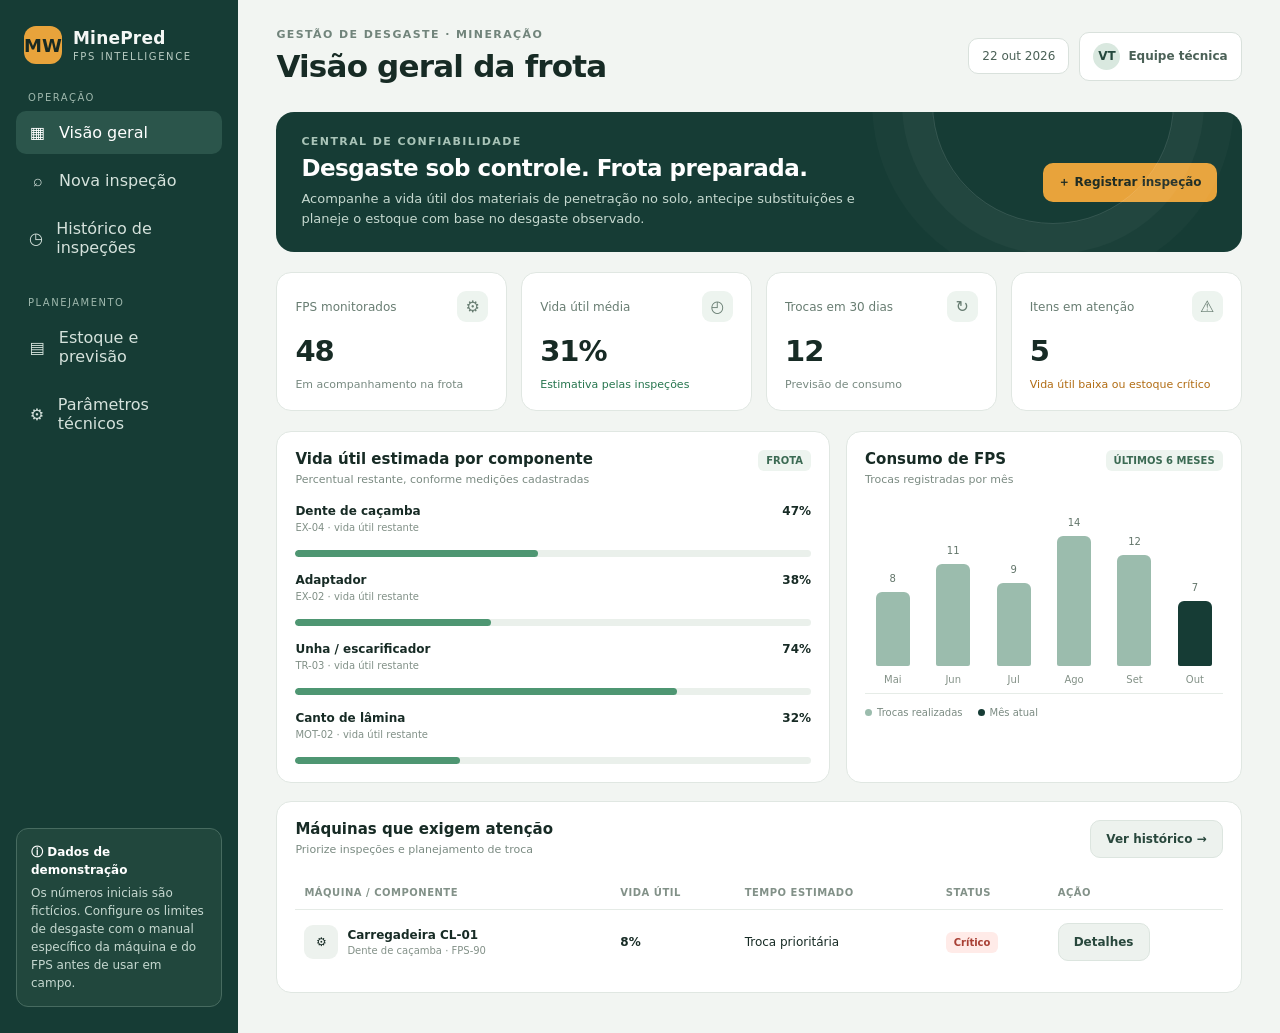
==== index.html @ 38ef8551 "feat: add MinePred FPS inspection and inventory prototype" ====
<!DOCTYPE html>
<html lang="pt-BR">
<head>
<meta charset="UTF-8"><meta name="viewport" content="width=device-width, initial-scale=1.0"><title>MinePred | FPS Intelligence · MinePred</title>
<style>
:root{--site-primary:#163c35;--site-secondary:#e8a33b;--site-background:#f2f5f2;--site-on-primary:#ffffff;--site-on-secondary:#1e2a25;--site-on-background:#172b25;--site-font-body:Inter,ui-sans-serif,system-ui,-apple-system,BlinkMacSystemFont,"Segoe UI",sans-serif;--site-font-heading:Inter,ui-sans-serif,system-ui,sans-serif;--site-heading-scale:1;--site-spacing-scale:1;--site-radius-scale:1;--site-decoration-opacity:1;color-scheme:light dark}
*{box-sizing:border-box}body{margin:0;font-family:var(--site-font-body);background:light-dark(#f2f5f2,#101715);color:light-dark(#172b25,#e7efeb)}.app{min-height:100vh;background-color:var(--site-background);color:var(--site-on-background);border-radius:0}.shell{display:grid;grid-template-columns:238px minmax(0,1fr);min-height:100vh}.sidebar{background:var(--site-primary);color:#f4f7f5;padding:26px 16px;display:flex;flex-direction:column;gap:28px}.brand{display:flex;align-items:center;gap:11px;padding:0 8px}.brand-mark{width:38px;height:38px;background:var(--site-secondary);border-radius:12px;display:grid;place-items:center;color:#182a23;font-weight:900;font-size:18px}.brand strong{font-size:17px;letter-spacing:.2px}.brand small{display:block;color:#b8cbc2;font-size:10px;letter-spacing:1.6px;margin-top:3px}.nav-label{font-size:10px;letter-spacing:1.5px;color:#9fb8ad;padding:0 12px;margin-bottom:8px}.nav{display:grid;gap:5px}.nav button{border:0;background:transparent;color:#d5e2dc;text-align:left;padding:12px;border-radius:10px;font:inherit;cursor:pointer;display:flex;align-items:center;gap:12px}.nav button.active,.nav button:hover{background:#2b554b;color:white}.nav .ico{width:19px;text-align:center;font-size:16px}.side-note{margin-top:auto;border:1px solid #476b60;background:#21473d;padding:14px;border-radius:12px;font-size:12px;color:#c6d8d0;line-height:1.5}.side-note b{display:block;color:#fff;margin-bottom:5px}.main{min-width:0;padding:28px clamp(18px,3vw,42px) 40px}.topbar{display:flex;align-items:center;justify-content:space-between;gap:16px;margin-bottom:28px}.eyebrow{font-size:11px;letter-spacing:1.4px;text-transform:uppercase;color:#71847b;font-weight:800}.topbar h1{font-size:clamp(23px,3vw,31px);margin:7px 0 0;letter-spacing:-.8px}.top-actions{display:flex;gap:10px;align-items:center}.date-chip,.user-chip{border:1px solid #d9e1dc;background:#fff;border-radius:10px;padding:10px 13px;font-size:12px;color:#4b6157}.user-chip{display:flex;gap:8px;align-items:center;font-weight:700}.avatar{width:27px;height:27px;border-radius:50%;background:#d9e8df;display:grid;place-items:center;color:#24483c}.page{display:none}.page.active{display:block}.banner{background:var(--site-primary);color:#fff;border-radius:18px;padding:23px 25px;display:flex;justify-content:space-between;align-items:center;gap:20px;margin-bottom:20px;position:relative;overflow:hidden}.banner:after{content:"";position:absolute;width:240px;height:240px;border:1px solid #ffffff22;border-radius:50%;right:7%;top:-130px;box-shadow:0 0 0 30px #ffffff08,0 0 0 60px #ffffff05;pointer-events:none}.banner h2{margin:7px 0 8px;font-size:23px;letter-spacing:-.5px}.banner p{margin:0;color:#c5d8cf;font-size:13px;max-width:570px;line-height:1.55}.banner .eyebrow{color:#a9c4b8}.button{border:0;border-radius:10px;padding:11px 15px;font:700 12px var(--site-font-body);cursor:pointer;display:inline-flex;align-items:center;gap:8px;white-space:nowrap}.button.primary{background:var(--site-secondary);color:#202d24}.button.dark{background:var(--site-primary);color:#fff}.button.light{background:#edf2ee;color:#28473c;border:1px solid #dce5df}.button:hover{filter:brightness(.96);transform:translateY(-1px)}.stats{display:grid;grid-template-columns:repeat(4,minmax(0,1fr));gap:14px;margin-bottom:20px}.stat,.panel{background:light-dark(#fff,#19221e);border:1px solid light-dark(#e0e7e2,#2b3831);border-radius:15px;padding:18px;min-width:0}.stat-head{display:flex;justify-content:space-between;align-items:center;color:#687d72;font-size:12px;gap:6px}.stat-icon{height:31px;width:31px;border-radius:9px;display:grid;place-items:center;background:#edf4ef;font-size:16px}.stat strong{display:block;font-size:29px;letter-spacing:-1px;margin:12px 0 5px}.stat small{font-size:11px;color:#788a81}.positive{color:#26754e!important}.warning{color:#b16c13!important}.danger{color:#b64035!important}.content-grid{display:grid;grid-template-columns:minmax(0,1.4fr) minmax(280px,1fr);gap:16px;margin-bottom:18px}.panel-title{display:flex;align-items:flex-start;justify-content:space-between;gap:12px;margin-bottom:18px}.panel-title h3{margin:0;font-size:15px}.panel-title p{margin:5px 0 0;color:#7b8b82;font-size:11px}.tag{display:inline-flex;align-items:center;padding:5px 8px;border-radius:6px;font-size:10px;font-weight:800;background:#edf4ef;color:#3b6a53;white-space:nowrap}.tag.orange{background:#fff2dc;color:#996117}.tag.red{background:#ffebe8;color:#a84035}.wear-list{display:grid;gap:16px}.wear-row{display:grid;grid-template-columns:1fr auto;gap:8px}.wear-name{font-size:12px;font-weight:700}.wear-sub{font-size:10px;color:#819087;margin-top:4px}.wear-val{text-align:right;font-size:12px;font-weight:800}.progress{height:7px;border-radius:20px;background:#eaf0eb;overflow:hidden;margin-top:9px;grid-column:1/-1}.progress span{height:100%;display:block;border-radius:20px;background:#4e9672}.progress span.orange{background:#dfa23c}.progress span.red{background:#d66a5e}.chart{height:190px;display:flex;align-items:end;gap:13px;padding:8px 4px 0;border-bottom:1px solid #e6ece7;position:relative}.bar-wrap{height:100%;flex:1;display:flex;flex-direction:column;justify-content:end;align-items:center;gap:8px;min-width:0}.bar{width:min(34px,80%);background:#9bbcad;border-radius:6px 6px 2px 2px;min-height:4px;position:relative}.bar.highlight{background:var(--site-primary)}.bar-label{font-size:10px;color:#839187;padding-bottom:8px}.bar-value{font-size:10px;color:#62756a}.legend{display:flex;gap:15px;color:#7b8b82;font-size:10px;margin-top:13px}.dot{width:7px;height:7px;border-radius:50%;display:inline-block;margin-right:5px;background:#9bbcad}.dot.dark{background:var(--site-primary)}table{width:100%;border-collapse:collapse;text-align:left}th{font-size:10px;letter-spacing:.5px;text-transform:uppercase;color:#829188;padding:11px 9px;border-bottom:1px solid #e5ebe6;font-weight:700}td{font-size:12px;padding:13px 9px;border-bottom:1px solid #edf1ed}tbody tr:last-child td{border-bottom:0}.machine{display:flex;align-items:center;gap:9px}.machine-icon{height:34px;width:34px;border-radius:9px;background:#edf2ee;display:grid;place-items:center}.machine b{display:block;font-size:12px}.machine small{display:block;font-size:10px;color:#839188;margin-top:3px}.form-grid{display:grid;grid-template-columns:repeat(3,minmax(0,1fr));gap:14px}.field{display:grid;gap:7px}.field label{font-size:11px;font-weight:750;color:#61766a}.field input,.field select,.field textarea{width:100%;border:1px solid #d8e2db;background:light-dark(#fff,#111a16);color:light-dark(#20352b,#e4ece7);border-radius:9px;padding:11px 12px;font:13px var(--site-font-body);outline:none}.field input:focus,.field select:focus,.field textarea:focus{border-color:#579177;box-shadow:0 0 0 3px #57917720}.field.full{grid-column:1/-1}.section-label{font-size:11px;font-weight:800;text-transform:uppercase;letter-spacing:1px;color:#849188;margin:22px 0 12px;padding-bottom:9px;border-bottom:1px solid #e5ebe6}.form-actions{display:flex;justify-content:flex-end;gap:10px;margin-top:20px}.result-grid{display:grid;grid-template-columns:repeat(3,minmax(0,1fr));gap:12px;margin-top:16px}.result{padding:15px;border-radius:12px;background:#edf4ef}.result small{font-size:10px;color:#6f8478;display:block}.result strong{display:block;font-size:23px;margin:6px 0;color:#214d3b}.result p{font-size:10px;color:#74867c;margin:0}.notice{background:#fff5df;border:1px solid #f2dfb7;color:#78531d;border-radius:10px;padding:12px 14px;font-size:11px;line-height:1.5;margin-top:15px}.inventory-grid{display:grid;grid-template-columns:1fr 1fr;gap:15px}.stock-number{font-size:34px;font-weight:800;letter-spacing:-1px;margin:7px 0}.stock-sub{font-size:11px;color:#7c8b82}.stock-track{height:9px;background:#eaf0eb;border-radius:20px;overflow:hidden;margin:14px 0 8px}.stock-track span{height:100%;display:block;background:#4f9774}.stock-track span.low{background:#d9a03e}.stock-line{display:flex;justify-content:space-between;font-size:11px;color:#6d7f74}.empty{padding:28px;text-align:center;color:#7c8b82;font-size:12px}.toast{position:fixed;right:20px;bottom:20px;background:#183f34;color:white;padding:13px 17px;border-radius:10px;box-shadow:0 8px 30px #0002;display:none;z-index:5;font-size:12px}.mobile-menu{display:none}
@media(max-width:1050px){.stats{grid-template-columns:repeat(2,minmax(0,1fr))}.content-grid{grid-template-columns:1fr}.form-grid{grid-template-columns:repeat(2,minmax(0,1fr))}.shell{grid-template-columns:205px minmax(0,1fr)}}@media(max-width:700px){.shell{grid-template-columns:1fr}.sidebar{display:none}.main{padding:19px 14px 30px}.topbar{align-items:flex-start}.top-actions .date-chip{display:none}.user-chip{padding:6px}.user-chip span:last-child{display:none}.mobile-menu{display:inline-flex}.banner{align-items:flex-start;flex-direction:column;padding:20px}.banner h2{font-size:20px}.stats{gap:9px}.stat{padding:14px}.stat strong{font-size:25px}.stat-head{font-size:10px}.stat-icon{width:27px;height:27px}.content-grid{gap:12px}.panel{padding:15px;overflow-x:auto}.form-grid{grid-template-columns:1fr}.field.full{grid-column:auto}.result-grid{grid-template-columns:1fr}.inventory-grid{grid-template-columns:1fr}.topbar h1{font-size:23px}table{min-width:510px}.form-actions{flex-wrap:wrap}.panel-title{min-width:0}}
</style></head>
<body><div class="app"><div class="shell"><aside class="sidebar"><div class="brand"><div class="brand-mark">MW</div><div><strong>MinePred</strong><small>FPS INTELLIGENCE</small></div></div><div><div class="nav-label">OPERAÇÃO</div><nav class="nav"><button class="active" data-page="dashboard"><span class="ico">▦</span>Visão geral</button><button data-page="inspection"><span class="ico">⌕</span>Nova inspeção</button><button data-page="history"><span class="ico">◷</span>Histórico de inspeções</button></nav></div><div><div class="nav-label">PLANEJAMENTO</div><nav class="nav"><button data-page="stock"><span class="ico">▤</span>Estoque e previsão</button><button data-page="settings"><span class="ico">⚙</span>Parâmetros técnicos</button></nav></div><div class="side-note"><b>ⓘ Dados de demonstração</b>Os números iniciais são fictícios. Configure os limites de desgaste com o manual específico da máquina e do FPS antes de usar em campo.</div></aside>
<main class="main"><header class="topbar"><div><div class="eyebrow">GESTÃO DE DESGASTE · MINERAÇÃO</div><h1 id="pageTitle">Visão geral da frota</h1></div><div class="top-actions"><button class="button light mobile-menu" onclick="toggleMobileNav()">☰ Menu</button><div class="date-chip" id="today">22 out 2026</div><div class="user-chip"><span class="avatar">VT</span><span>Equipe técnica</span></div></div></header>
<section id="dashboard" class="page active"><div class="banner"><div><div class="eyebrow">CENTRAL DE CONFIABILIDADE</div><h2>Desgaste sob controle. Frota preparada.</h2><p>Acompanhe a vida útil dos materiais de penetração no solo, antecipe substituições e planeje o estoque com base no desgaste observado.</p></div><button class="button primary" onclick="showPage('inspection')">＋ Registrar inspeção</button></div>
<div class="stats"><div class="stat"><div class="stat-head">FPS monitorados <span class="stat-icon">⚙</span></div><strong id="statMonitored">48</strong><small>Em acompanhamento na frota</small></div><div class="stat"><div class="stat-head">Vida útil média <span class="stat-icon">◴</span></div><strong id="statLife">62%</strong><small class="positive">Estimativa pelas inspeções</small></div><div class="stat"><div class="stat-head">Trocas em 30 dias <span class="stat-icon">↻</span></div><strong id="statReplacements">12</strong><small>Previsão de consumo</small></div><div class="stat"><div class="stat-head">Itens em atenção <span class="stat-icon">⚠</span></div><strong id="statAttention">7</strong><small class="warning">Vida útil baixa ou estoque crítico</small></div></div>
<div class="content-grid"><div class="panel"><div class="panel-title"><div><h3>Vida útil estimada por componente</h3><p>Percentual restante, conforme medições cadastradas</p></div><span class="tag">FROTA</span></div><div class="wear-list" id="wearList"></div></div><div class="panel"><div class="panel-title"><div><h3>Consumo de FPS</h3><p>Trocas registradas por mês</p></div><span class="tag">ÚLTIMOS 6 MESES</span></div><div class="chart" id="consumptionChart"></div><div class="legend"><span><i class="dot"></i>Trocas realizadas</span><span><i class="dot dark"></i>Mês atual</span></div></div></div>
<div class="panel"><div class="panel-title"><div><h3>Máquinas que exigem atenção</h3><p>Priorize inspeções e planejamento de troca</p></div><button class="button light" onclick="showPage('history')">Ver histórico →</button></div><table><thead><tr><th>Máquina / componente</th><th>Vida útil</th><th>Tempo estimado</th><th>Status</th><th>Ação</th></tr></thead><tbody id="attentionTable"></tbody></table></div></section>
<section id="inspection" class="page"><div class="panel"><div class="panel-title"><div><h3>Registrar inspeção de FPS</h3><p>Preencha as medidas de campo e os parâmetros de referência do fabricante</p></div><span class="tag">NOVO REGISTRO</span></div><form id="inspectionForm"><div class="section-label">01 · Identificação</div><div class="form-grid"><div class="field"><label for="machine">Máquina / frota *</label><input id="machine" required placeholder="Ex.: Escavadeira EX-04" value="Escavadeira EX-04"></div><div class="field"><label for="model">Modelo da máquina</label><input id="model" placeholder="Ex.: SANY SY750H"></div><div class="field"><label for="fpsType">Tipo de FPS *</label><select id="fpsType" required><option>Dente de caçamba</option><option>Adaptador</option><option>Lâmina / canto</option><option>Unha de escarificador</option><option>Outro</option></select></div><div class="field"><label for="partCode">Código / part number</label><input id="partCode" placeholder="Código da peça"></div><div class="field"><label for="hours">Horímetro atual (h) *</label><input id="hours" type="number" min="0" step="0.1" required value="6840"></div><div class="field"><label for="inspectDate">Data da inspeção *</label><input id="inspectDate" type="date" required></div></div><div class="section-label">02 · Medição dimensional (mm)</div><div class="form-grid"><div class="field"><label for="newMeasure">Medida de referência / novo (mm) *</label><input id="newMeasure" type="number" min="0.01" step="0.01" value="120" required></div><div class="field"><label for="currentMeasure">Medida encontrada (mm) *</label><input id="currentMeasure" type="number" min="0" step="0.01" value="88" required></div><div class="field"><label for="discardMeasure">Limite de descarte (mm) *</label><input id="discardMeasure" type="number" min="0" step="0.01" value="60" required></div><div class="field"><label for="previousMeasure">Medida na inspeção anterior (mm)</label><input id="previousMeasure" type="number" min="0" step="0.01" placeholder="Opcional"></div><div class="field"><label for="previousHours">Horímetro anterior (h)</label><input id="previousHours" type="number" min="0" step="0.1" placeholder="Opcional"></div><div class="field"><label for="condition">Condição visual</label><select id="condition"><option>Normal</option><option>Desgaste irregular</option><option>Trinca / dano</option><option>Solto / fixação comprometida</option><option>Substituição imediata recomendada</option></select></div><div class="field full"><label for="notes">Observações do inspetor</label><textarea id="notes" rows="2" placeholder="Local do desgaste, anomalias, recomendação..."></textarea></div></div><div class="notice"><b>Importante:</b> a fórmula de vida útil usa a faixa dimensional entre a medida de referência e o limite de descarte. Confirme se essa medida é aplicável ao componente inspecionado. Trincas, folgas ou danos estruturais exigem avaliação técnica independentemente do percentual calculado.</div><div id="calcResults" class="result-grid"><div class="result"><small>Vida útil dimensional estimada</small><strong id="lifeResult">53%</strong><p>Faixa de desgaste ainda disponível</p></div><div class="result"><small>Desgaste consumido</small><strong id="wearResult">47%</strong><p>Da faixa dimensional utilizável</p></div><div class="result"><small>Vida restante estimada</small><strong id="hoursResult">—</strong><p>Calculada quando há histórico de desgaste</p></div></div><div class="form-actions"><button type="button" class="button light" onclick="resetInspection()">Limpar formulário</button><button type="button" class="button dark" onclick="calculateLife()">↻ Calcular vida útil</button><button type="submit" class="button primary">Salvar inspeção →</button></div></form></div></section>
<section id="history" class="page"><div class="panel"><div class="panel-title"><div><h3>Histórico de inspeções</h3><p>Registros cadastrados neste protótipo</p></div><button class="button primary" onclick="showPage('inspection')">＋ Nova inspeção</button></div><div class="field" style="max-width:340px;margin-bottom:15px"><label for="historySearch">Buscar máquina, componente ou código</label><input id="historySearch" placeholder="Digite para filtrar..." oninput="renderHistory()"></div><table><thead><tr><th>Data</th><th>Máquina / componente</th><th>Medida atual</th><th>Vida útil</th><th>Horímetro</th><th>Condição</th></tr></thead><tbody id="historyTable"></tbody></table></div></section>
<section id="stock" class="page"><div class="banner"><div><div class="eyebrow">PLANEJAMENTO DE MATERIAIS</div><h2>Preveja a próxima ruptura de estoque.</h2><p>Use consumo médio, prazo de reposição e estoque disponível para estimar o ponto de pedido e a quantidade recomendada.</p></div></div><div class="inventory-grid"><div class="panel"><div class="panel-title"><div><h3>Parâmetros de estoque</h3><p>Ajuste os dados de consumo da operação</p></div></div><div class="form-grid" style="grid-template-columns:1fr 1fr"><div class="field"><label for="stockItem">Componente / código</label><input id="stockItem" value="Dente de caçamba · FPS-120"></div><div class="field"><label for="currentStock">Estoque atual (un.)</label><input id="currentStock" type="number" min="0" value="18"></div><div class="field"><label for="monthlyUse">Consumo médio mensal (un.)</label><input id="monthlyUse" type="number" min="0" step="0.1" value="14"></div><div class="field"><label for="leadTime">Prazo de reposição (dias)</label><input id="leadTime" type="number" min="0" value="30"></div><div class="field"><label for="safetyDays">Estoque de segurança (dias)</label><input id="safetyDays" type="number" min="0" value="15"></div><div class="field"><label for="forecastMonths">Horizonte de planejamento (meses)</label><select id="forecastMonths"><option value="1">1 mês</option><option value="3" selected>3 meses</option><option value="6">6 meses</option><option value="12">12 meses</option></select></div></div><div class="form-actions"><button class="button dark" onclick="calculateStock()">Calcular previsão →</button></div></div><div class="panel"><div class="panel-title"><div><h3>Recomendação de compra</h3><p>Calculada com os parâmetros informados</p></div><span class="tag orange" id="stockStatus">ANÁLISE</span></div><div class="stock-number" id="stockRecommendation">24 un.</div><div class="stock-sub">Quantidade sugerida para cobrir o horizonte + segurança, descontando o estoque atual</div><div class="section-label">Cobertura atual estimada</div><div class="stock-number" id="stockCoverage">39 dias</div><div class="stock-track"><span id="coverageBar" style="width:43%"></span></div><div class="stock-line"><span>Estoque atual</span><b id="stockLevel">18 un.</b></div><div class="stock-line" style="margin-top:9px"><span>Ponto de pedido estimado</span><b id="reorderPoint">21 un.</b></div><div class="notice" id="stockAdvice">Revise o prazo de reposição e o consumo médio para ajustar a recomendação.</div></div></div><div class="panel" style="margin-top:16px"><div class="panel-title"><div><h3>Projeção de necessidade</h3><p>Demanda estimada por horizonte selecionado</p></div></div><div class="stats" style="margin-bottom:0"><div class="stat"><div class="stat-head">Consumo no horizonte</div><strong id="demandHorizon">42 un.</strong><small>Demanda prevista</small></div><div class="stat"><div class="stat-head">Estoque de segurança</div><strong id="safetyStock">7 un.</strong><small>Reserva operacional</small></div><div class="stat"><div class="stat-head">Saldo projetado</div><strong id="projectedBalance">-31 un.</strong><small>Antes de nova compra</small></div><div class="stat"><div class="stat-head">Ponto de pedido</div><strong id="reorderMetric">21 un.</strong><small>Acionar compra ao atingir</small></div></div></div></section>
<section id="settings" class="page"><div class="panel"><div class="panel-title"><div><h3>Parâmetros técnicos e regras de cálculo</h3><p>Configuração de referência para cada família de FPS</p></div><span class="tag orange">REVISAR ANTES DE USAR</span></div><div class="notice" style="margin-top:0"><b>Os valores abaixo são exemplos de protótipo.</b> Não representam especificações oficiais de fabricante. Cadastre os limites conforme o manual da máquina, part number e procedimento de inspeção aprovado.</div><div class="section-label">Modelo de cálculo dimensional</div><div class="result-grid"><div class="result"><small>Faixa utilizável</small><strong>Referência − descarte</strong><p>Ex.: 120 − 60 = 60 mm</p></div><div class="result"><small>Vida restante (%)</small><strong>(Atual − descarte) ÷ faixa</strong><p>Limitado entre 0% e 100%</p></div><div class="result"><small>Tempo restante</small><strong>Opcional / histórico</strong><p>Exige duas medições e horas trabalhadas</p></div></div><div class="section-label">Parâmetros de alerta (editáveis)</div><div class="form-grid"><div class="field"><label for="alertLife">Alerta de vida útil baixa (%)</label><input id="alertLife" type="number" min="1" max="100" value="25"></div><div class="field"><label for="criticalLife">Alerta crítico (%)</label><input id="criticalLife" type="number" min="0" max="99" value="10"></div><div class="field"><label for="defaultSafety">Segurança padrão (dias)</label><input id="defaultSafety" type="number" min="0" value="15"></div></div><div class="form-actions"><button class="button dark" onclick="saveSettings()">Aplicar parâmetros</button></div><div class="notice">O protótipo guarda os registros apenas durante a sessão atual. Para operação real serão necessários banco de dados, autenticação, trilha de auditoria, exportação/backup e validação das fórmulas com a equipe de engenharia/manutenção.</div></div></section>
</main></div></div><div class="toast" id="toast"></div>
<script>
const $=id=>document.getElementById(id);let records=[{date:'2026-10-22',machine:'Escavadeira EX-04',model:'SANY SY750H',type:'Dente de caçamba',code:'FPS-120',current:88,ref:120,discard:60,hours:6840,life:47,condition:'Desgaste irregular',notes:'Exemplo demonstrativo'},{date:'2026-10-21',machine:'Escavadeira EX-02',model:'SANY SY500H',type:'Adaptador',code:'ADP-44',current:72,ref:100,discard:55,hours:5120,life:38,condition:'Normal',notes:''},{date:'2026-10-19',machine:'Carregadeira CL-01',model:'SANY SW956K',type:'Dente de caçamba',code:'FPS-90',current:63,ref:100,discard:60,hours:3910,life:8,condition:'Substituição imediata recomendada',notes:''}];let settings={alert:25,critical:10,safety:15};const initialRecords=records.slice();function showPage(name){document.querySelectorAll('.page').forEach(p=>p.classList.toggle('active',p.id===name));document.querySelectorAll('.nav button').forEach(b=>b.classList.toggle('active',b.dataset.page===name));const titles={dashboard:'Visão geral da frota',inspection:'Nova inspeção de FPS',history:'Histórico de inspeções',stock:'Estoque e previsão',settings:'Parâmetros técnicos'};$('pageTitle').textContent=titles[name]||'MinePred';if(name==='history')renderHistory();if(name==='dashboard')renderDashboard();window.scrollTo({top:0,behavior:'smooth'})}document.querySelectorAll('.nav button').forEach(b=>b.addEventListener('click',()=>showPage(b.dataset.page)));function toggleMobileNav(){const nav=document.querySelector('.sidebar');nav.style.display=nav.style.display==='flex'?'none':'flex';nav.style.position='fixed';nav.style.zIndex='10';nav.style.inset='0 auto 0 0';nav.style.width='260px';nav.style.boxShadow='0 0 0 100vmax #0006'}function notify(s){const t=$('toast');t.textContent=s;t.style.display='block';setTimeout(()=>t.style.display='none',2600)}function fmtDate(s){if(!s)return'—';return new Date(s+'T12:00:00').toLocaleDateString('pt-BR')}function calcLife(ref,cur,discard){if(!(ref>discard)||cur<0)return null;return Math.max(0,Math.min(100,(cur-discard)/(ref-discard)*100))}function calculateLife(){const ref=+$('newMeasure').value,cur=+$('currentMeasure').value,discard=+$('discardMeasure').value;const life=calcLife(ref,cur,discard);if(life===null){notify('Confira as medidas: referência deve ser maior que o limite de descarte.');return}const wear=100-life;$('lifeResult').textContent=Math.round(life)+'%';$('wearResult').textContent=Math.round(wear)+'%';const prev=+$('previousMeasure').value,prevHours=+$('previousHours').value,hours=+$('hours').value;let remaining='—';if($('previousMeasure').value!==''&&$('previousHours').value!==''&&hours>prevHours&&prev>cur){const rate=(prev-cur)/(hours-prevHours);if(rate>0)remaining=Math.round(Math.max(0,(cur-discard)/rate)).toLocaleString('pt-BR')+' h'}$('hoursResult').textContent=remaining;return{life,wear,remaining}}['newMeasure','currentMeasure','discardMeasure','previousMeasure','previousHours','hours'].forEach(id=>$(id).addEventListener('input',()=>{const ref=+$('newMeasure').value,cur=+$('currentMeasure').value,discard=+$('discardMeasure').value,life=calcLife(ref,cur,discard);if(life!==null){$('lifeResult').textContent=Math.round(life)+'%';$('wearResult').textContent=Math.round(100-life)+'%';if($('previousMeasure').value!==''&&$('previousHours').value!==''&&+$('hours').value>+$('previousHours').value&&+$('previousMeasure').value>cur){const rate=(+$('previousMeasure').value-cur)/(+$('hours').value-+$('previousHours').value);$('hoursResult').textContent=rate>0?Math.round((cur-discard)/rate).toLocaleString('pt-BR')+' h':'—'}else $('hoursResult').textContent='—'}}));function resetInspection(){$('inspectionForm').reset();$('inspectDate').value=new Date().toISOString().slice(0,10);$('lifeResult').textContent='—';$('wearResult').textContent='—';$('hoursResult').textContent='—'}$('inspectionForm').addEventListener('submit',e=>{e.preventDefault();const calc=calculateLife();if(!calc)return;const rec={date:$('inspectDate').value,machine:$('machine').value,model:$('model').value,type:$('fpsType').value,code:$('partCode').value,current:+$('currentMeasure').value,ref:+$('newMeasure').value,discard:+$('discardMeasure').value,hours:+$('hours').value,life:calc.life,condition:$('condition').value,notes:$('notes').value};records.unshift(rec);renderDashboard();notify('Inspeção adicionada ao histórico desta sessão.');showPage('history')});function status(life,condition){if(condition&&(/trinca|solto|imediata/i).test(condition))return['Crítico','red'];if(life<=settings.critical)return['Crítico','red'];if(life<=settings.alert)return['Atenção','orange'];return['Normal','']}function renderDashboard(){const avg=records.length?Math.round(records.reduce((a,r)=>a+r.life,0)/records.length):0;$('statMonitored').textContent=Math.max(48,records.length);$('statLife').textContent=avg+'%';$('statReplacements').textContent=Math.max(12,Math.round((+$('monthlyUse').value||14)*.85));$('statAttention').textContent=records.filter(r=>status(r.life,r.condition)[0]!=='Normal').length+4;const data=[['Dente de caçamba',records[0]?.life||68,'EX-04'],['Adaptador',records[1]?.life||54,'EX-02'],['Unha / escarificador',74,'TR-03'],['Canto de lâmina',32,'MOT-02']];$('wearList').innerHTML=data.map(([name,val,machine])=>`<div class="wear-row"><div><div class="wear-name">${name}</div><div class="wear-sub">${machine} · vida útil restante</div></div><div class="wear-val">${Math.round(val)}%</div><div class="progress"><span class="${val<=10?'red':val<=25?'orange':''}" style="width:${val}%"></span></div></div>`).join('');const months=[['Mai',8],['Jun',11],['Jul',9],['Ago',14],['Set',12],['Out',7]];const max=Math.max(...months.map(m=>m[1]));$('consumptionChart').innerHTML=months.map((m,i)=>`<div class="bar-wrap"><div class="bar-value">${m[1]}</div><div class="bar ${i===5?'highlight':''}" style="height:${m[1]/max*72}%"></div><div class="bar-label">${m[0]}</div></div>`).join('');const critical=records.filter(r=>r.life<=25||status(r.life,r.condition)[0]==='Crítico').slice(0,5);$('attentionTable').innerHTML=critical.length?critical.map(r=>{const st=status(r.life,r.condition);return`<tr><td><div class="machine"><div class="machine-icon">⚙</div><div><b>${esc(r.machine)}</b><small>${esc(r.type)} · ${esc(r.code||'Sem código')}</small></div></div></td><td><b>${Math.round(r.life)}%</b></td><td>${r.life<=10?'Troca prioritária':'Reavaliar na próxima inspeção'}</td><td><span class="tag ${st[1]}">${st[0]}</span></td><td><button class="button light" onclick="showPage('history')">Detalhes</button></td></tr>`}).join(''):'<tr><td colspan="5" class="empty">Nenhum item crítico nos registros desta sessão.</td></tr>'}function esc(s){return String(s??'').replace(/[&<>"']/g,c=>({'&':'&amp;','<':'&lt;','>':'&gt;','"':'&quot;',"'":'&#39;'}[c]))}function renderHistory(){const q=($('historySearch')?.value||'').toLowerCase();const rows=records.filter(r=>[r.machine,r.type,r.code,r.model].join(' ').toLowerCase().includes(q));$('historyTable').innerHTML=rows.length?rows.map(r=>{const st=status(r.life,r.condition);return`<tr><td>${fmtDate(r.date)}</td><td><div class="machine"><div class="machine-icon">⚙</div><div><b>${esc(r.machine)}</b><small>${esc(r.type)} · ${esc(r.code||'—')}</small></div></div></td><td>${r.current} mm</td><td><b>${Math.round(r.life)}%</b> <span class="tag ${st[1]}">${st[0]}</span></td><td>${Number(r.hours).toLocaleString('pt-BR')} h</td><td>${esc(r.condition)}</td></tr>`}).join(''):'<tr><td colspan="6" class="empty">Nenhum registro encontrado.</td></tr>'}function calculateStock(){const stock=Math.max(0,+$('currentStock').value||0),use=Math.max(0,+$('monthlyUse').value||0),lead=Math.max(0,+$('leadTime').value||0),safetyDays=Math.max(0,+$('safetyDays').value||0),months=+$('forecastMonths').value||3;const daily=use/30,safety=Math.ceil(daily*safetyDays),leadDemand=Math.ceil(daily*lead),reorder=leadDemand+safety,demand=Math.ceil(use*months),recommended=Math.max(0,demand+safety-stock),coverage=daily>0?Math.floor(stock/daily):999;const bal=stock-demand;$('stockRecommendation').textContent=recommended+' un.';$('stockCoverage').textContent=daily>0?coverage+' dias':'—';$('coverageBar').style.width=Math.min(100,coverage/Math.max(1,lead+safetyDays)*100)+'%';$('coverageBar').classList.toggle('low',coverage<lead+safetyDays);$('stockLevel').textContent=stock+' un.';$('reorderPoint').textContent=reorder+' un.';$('demandHorizon').textContent=demand+' un.';$('safetyStock').textContent=safety+' un.';$('projectedBalance').textContent=(bal>0?'+':'')+bal+' un.';$('reorderMetric').textContent=reorder+' un.';const low=stock<=reorder;$('stockStatus').textContent=low?'COMPRAR / REVISAR':'ESTOQUE OK';$('stockStatus').className='tag '+(low?'red':'');$('stockAdvice').textContent=low?'O estoque atual está no ponto de pedido ou abaixo dele. Avalie abrir reposição considerando prazo do fornecedor e criticidade operacional.':'Estoque acima do ponto de pedido estimado. Acompanhe o consumo real e recalcule após cada período de fechamento.'}function saveSettings(){settings.alert=Math.max(1,Math.min(100,+$('alertLife').value||25));settings.critical=Math.max(0,Math.min(settings.alert-1,+$('criticalLife').value||10));settings.safety=Math.max(0,+$('defaultSafety').value||0);calculateStock();renderDashboard();notify('Parâmetros aplicados nesta sessão.')}['currentStock','monthlyUse','leadTime','safetyDays','forecastMonths'].forEach(id=>$(id).addEventListener('input',calculateStock));$('inspectDate').value=new Date().toISOString().slice(0,10);renderDashboard();renderHistory();calculateLife();calculateStock();
</script></body></html>
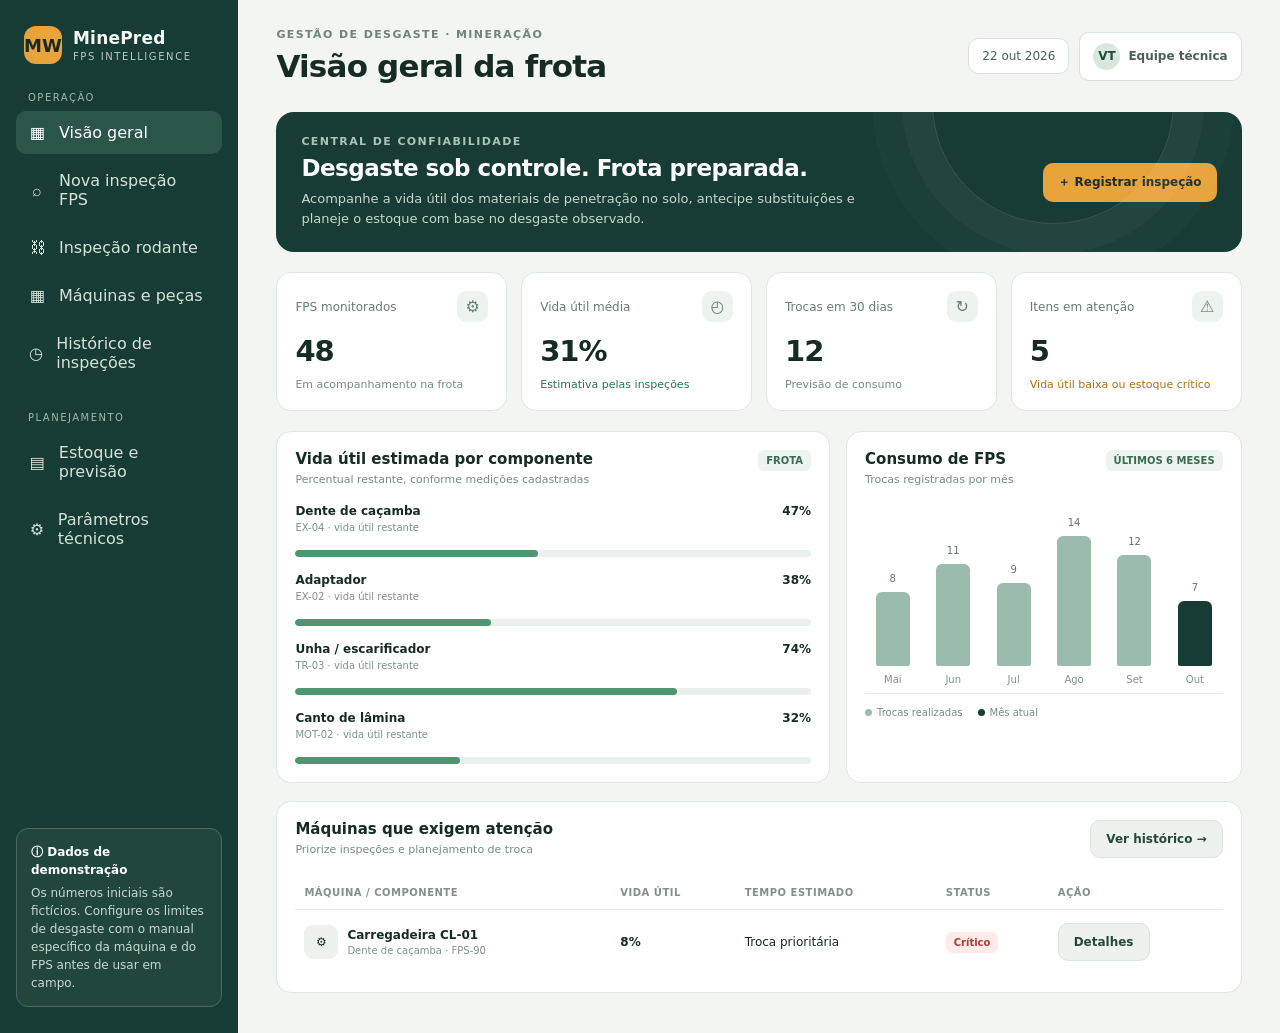
==== commit 377133ba: "feat: adicionar navegação para cadastro e material rodante" ====
--- a/index.html
+++ b/index.html
@@ -2,22 +2,27 @@
 <html lang="pt-BR">
 <head>
 <meta charset="UTF-8"><meta name="viewport" content="width=device-width, initial-scale=1.0"><title>MinePred | FPS Intelligence · MinePred</title>
-<style>
-:root{--site-primary:#163c35;--site-secondary:#e8a33b;--site-background:#f2f5f2;--site-on-primary:#ffffff;--site-on-secondary:#1e2a25;--site-on-background:#172b25;--site-font-body:Inter,ui-sans-serif,system-ui,-apple-system,BlinkMacSystemFont,"Segoe UI",sans-serif;--site-font-heading:Inter,ui-sans-serif,system-ui,sans-serif;--site-heading-scale:1;--site-spacing-scale:1;--site-radius-scale:1;--site-decoration-opacity:1;color-scheme:light dark}
-*{box-sizing:border-box}body{margin:0;font-family:var(--site-font-body);background:light-dark(#f2f5f2,#101715);color:light-dark(#172b25,#e7efeb)}.app{min-height:100vh;background-color:var(--site-background);color:var(--site-on-background);border-radius:0}.shell{display:grid;grid-template-columns:238px minmax(0,1fr);min-height:100vh}.sidebar{background:var(--site-primary);color:#f4f7f5;padding:26px 16px;display:flex;flex-direction:column;gap:28px}.brand{display:flex;align-items:center;gap:11px;padding:0 8px}.brand-mark{width:38px;height:38px;background:var(--site-secondary);border-radius:12px;display:grid;place-items:center;color:#182a23;font-weight:900;font-size:18px}.brand strong{font-size:17px;letter-spacing:.2px}.brand small{display:block;color:#b8cbc2;font-size:10px;letter-spacing:1.6px;margin-top:3px}.nav-label{font-size:10px;letter-spacing:1.5px;color:#9fb8ad;padding:0 12px;margin-bottom:8px}.nav{display:grid;gap:5px}.nav button{border:0;background:transparent;color:#d5e2dc;text-align:left;padding:12px;border-radius:10px;font:inherit;cursor:pointer;display:flex;align-items:center;gap:12px}.nav button.active,.nav button:hover{background:#2b554b;color:white}.nav .ico{width:19px;text-align:center;font-size:16px}.side-note{margin-top:auto;border:1px solid #476b60;background:#21473d;padding:14px;border-radius:12px;font-size:12px;color:#c6d8d0;line-height:1.5}.side-note b{display:block;color:#fff;margin-bottom:5px}.main{min-width:0;padding:28px clamp(18px,3vw,42px) 40px}.topbar{display:flex;align-items:center;justify-content:space-between;gap:16px;margin-bottom:28px}.eyebrow{font-size:11px;letter-spacing:1.4px;text-transform:uppercase;color:#71847b;font-weight:800}.topbar h1{font-size:clamp(23px,3vw,31px);margin:7px 0 0;letter-spacing:-.8px}.top-actions{display:flex;gap:10px;align-items:center}.date-chip,.user-chip{border:1px solid #d9e1dc;background:#fff;border-radius:10px;padding:10px 13px;font-size:12px;color:#4b6157}.user-chip{display:flex;gap:8px;align-items:center;font-weight:700}.avatar{width:27px;height:27px;border-radius:50%;background:#d9e8df;display:grid;place-items:center;color:#24483c}.page{display:none}.page.active{display:block}.banner{background:var(--site-primary);color:#fff;border-radius:18px;padding:23px 25px;display:flex;justify-content:space-between;align-items:center;gap:20px;margin-bottom:20px;position:relative;overflow:hidden}.banner:after{content:"";position:absolute;width:240px;height:240px;border:1px solid #ffffff22;border-radius:50%;right:7%;top:-130px;box-shadow:0 0 0 30px #ffffff08,0 0 0 60px #ffffff05;pointer-events:none}.banner h2{margin:7px 0 8px;font-size:23px;letter-spacing:-.5px}.banner p{margin:0;color:#c5d8cf;font-size:13px;max-width:570px;line-height:1.55}.banner .eyebrow{color:#a9c4b8}.button{border:0;border-radius:10px;padding:11px 15px;font:700 12px var(--site-font-body);cursor:pointer;display:inline-flex;align-items:center;gap:8px;white-space:nowrap}.button.primary{background:var(--site-secondary);color:#202d24}.button.dark{background:var(--site-primary);color:#fff}.button.light{background:#edf2ee;color:#28473c;border:1px solid #dce5df}.button:hover{filter:brightness(.96);transform:translateY(-1px)}.stats{display:grid;grid-template-columns:repeat(4,minmax(0,1fr));gap:14px;margin-bottom:20px}.stat,.panel{background:light-dark(#fff,#19221e);border:1px solid light-dark(#e0e7e2,#2b3831);border-radius:15px;padding:18px;min-width:0}.stat-head{display:flex;justify-content:space-between;align-items:center;color:#687d72;font-size:12px;gap:6px}.stat-icon{height:31px;width:31px;border-radius:9px;display:grid;place-items:center;background:#edf4ef;font-size:16px}.stat strong{display:block;font-size:29px;letter-spacing:-1px;margin:12px 0 5px}.stat small{font-size:11px;color:#788a81}.positive{color:#26754e!important}.warning{color:#b16c13!important}.danger{color:#b64035!important}.content-grid{display:grid;grid-template-columns:minmax(0,1.4fr) minmax(280px,1fr);gap:16px;margin-bottom:18px}.panel-title{display:flex;align-items:flex-start;justify-content:space-between;gap:12px;margin-bottom:18px}.panel-title h3{margin:0;font-size:15px}.panel-title p{margin:5px 0 0;color:#7b8b82;font-size:11px}.tag{display:inline-flex;align-items:center;padding:5px 8px;border-radius:6px;font-size:10px;font-weight:800;background:#edf4ef;color:#3b6a53;white-space:nowrap}.tag.orange{background:#fff2dc;color:#996117}.tag.red{background:#ffebe8;color:#a84035}.wear-list{display:grid;gap:16px}.wear-row{display:grid;grid-template-columns:1fr auto;gap:8px}.wear-name{font-size:12px;font-weight:700}.wear-sub{font-size:10px;color:#819087;margin-top:4px}.wear-val{text-align:right;font-size:12px;font-weight:800}.progress{height:7px;border-radius:20px;background:#eaf0eb;overflow:hidden;margin-top:9px;grid-column:1/-1}.progress span{height:100%;display:block;border-radius:20px;background:#4e9672}.progress span.orange{background:#dfa23c}.progress span.red{background:#d66a5e}.chart{height:190px;display:flex;align-items:end;gap:13px;padding:8px 4px 0;border-bottom:1px solid #e6ece7;position:relative}.bar-wrap{height:100%;flex:1;display:flex;flex-direction:column;justify-content:end;align-items:center;gap:8px;min-width:0}.bar{width:min(34px,80%);background:#9bbcad;border-radius:6px 6px 2px 2px;min-height:4px;position:relative}.bar.highlight{background:var(--site-primary)}.bar-label{font-size:10px;color:#839187;padding-bottom:8px}.bar-value{font-size:10px;color:#62756a}.legend{display:flex;gap:15px;color:#7b8b82;font-size:10px;margin-top:13px}.dot{width:7px;height:7px;border-radius:50%;display:inline-block;margin-right:5px;background:#9bbcad}.dot.dark{background:var(--site-primary)}table{width:100%;border-collapse:collapse;text-align:left}th{font-size:10px;letter-spacing:.5px;text-transform:uppercase;color:#829188;padding:11px 9px;border-bottom:1px solid #e5ebe6;font-weight:700}td{font-size:12px;padding:13px 9px;border-bottom:1px solid #edf1ed}tbody tr:last-child td{border-bottom:0}.machine{display:flex;align-items:center;gap:9px}.machine-icon{height:34px;width:34px;border-radius:9px;background:#edf2ee;display:grid;place-items:center}.machine b{display:block;font-size:12px}.machine small{display:block;font-size:10px;color:#839188;margin-top:3px}.form-grid{display:grid;grid-template-columns:repeat(3,minmax(0,1fr));gap:14px}.field{display:grid;gap:7px}.field label{font-size:11px;font-weight:750;color:#61766a}.field input,.field select,.field textarea{width:100%;border:1px solid #d8e2db;background:light-dark(#fff,#111a16);color:light-dark(#20352b,#e4ece7);border-radius:9px;padding:11px 12px;font:13px var(--site-font-body);outline:none}.field input:focus,.field select:focus,.field textarea:focus{border-color:#579177;box-shadow:0 0 0 3px #57917720}.field.full{grid-column:1/-1}.section-label{font-size:11px;font-weight:800;text-transform:uppercase;letter-spacing:1px;color:#849188;margin:22px 0 12px;padding-bottom:9px;border-bottom:1px solid #e5ebe6}.form-actions{display:flex;justify-content:flex-end;gap:10px;margin-top:20px}.result-grid{display:grid;grid-template-columns:repeat(3,minmax(0,1fr));gap:12px;margin-top:16px}.result{padding:15px;border-radius:12px;background:#edf4ef}.result small{font-size:10px;color:#6f8478;display:block}.result strong{display:block;font-size:23px;margin:6px 0;color:#214d3b}.result p{font-size:10px;color:#74867c;margin:0}.notice{background:#fff5df;border:1px solid #f2dfb7;color:#78531d;border-radius:10px;padding:12px 14px;font-size:11px;line-height:1.5;margin-top:15px}.inventory-grid{display:grid;grid-template-columns:1fr 1fr;gap:15px}.stock-number{font-size:34px;font-weight:800;letter-spacing:-1px;margin:7px 0}.stock-sub{font-size:11px;color:#7c8b82}.stock-track{height:9px;background:#eaf0eb;border-radius:20px;overflow:hidden;margin:14px 0 8px}.stock-track span{height:100%;display:block;background:#4f9774}.stock-track span.low{background:#d9a03e}.stock-line{display:flex;justify-content:space-between;font-size:11px;color:#6d7f74}.empty{padding:28px;text-align:center;color:#7c8b82;font-size:12px}.toast{position:fixed;right:20px;bottom:20px;background:#183f34;color:white;padding:13px 17px;border-radius:10px;box-shadow:0 8px 30px #0002;display:none;z-index:5;font-size:12px}.mobile-menu{display:none}
-@media(max-width:1050px){.stats{grid-template-columns:repeat(2,minmax(0,1fr))}.content-grid{grid-template-columns:1fr}.form-grid{grid-template-columns:repeat(2,minmax(0,1fr))}.shell{grid-template-columns:205px minmax(0,1fr)}}@media(max-width:700px){.shell{grid-template-columns:1fr}.sidebar{display:none}.main{padding:19px 14px 30px}.topbar{align-items:flex-start}.top-actions .date-chip{display:none}.user-chip{padding:6px}.user-chip span:last-child{display:none}.mobile-menu{display:inline-flex}.banner{align-items:flex-start;flex-direction:column;padding:20px}.banner h2{font-size:20px}.stats{gap:9px}.stat{padding:14px}.stat strong{font-size:25px}.stat-head{font-size:10px}.stat-icon{width:27px;height:27px}.content-grid{gap:12px}.panel{padding:15px;overflow-x:auto}.form-grid{grid-template-columns:1fr}.field.full{grid-column:auto}.result-grid{grid-template-columns:1fr}.inventory-grid{grid-template-columns:1fr}.topbar h1{font-size:23px}table{min-width:510px}.form-actions{flex-wrap:wrap}.panel-title{min-width:0}}
-</style></head>
-<body><div class="app"><div class="shell"><aside class="sidebar"><div class="brand"><div class="brand-mark">MW</div><div><strong>MinePred</strong><small>FPS INTELLIGENCE</small></div></div><div><div class="nav-label">OPERAÇÃO</div><nav class="nav"><button class="active" data-page="dashboard"><span class="ico">▦</span>Visão geral</button><button data-page="inspection"><span class="ico">⌕</span>Nova inspeção</button><button data-page="history"><span class="ico">◷</span>Histórico de inspeções</button></nav></div><div><div class="nav-label">PLANEJAMENTO</div><nav class="nav"><button data-page="stock"><span class="ico">▤</span>Estoque e previsão</button><button data-page="settings"><span class="ico">⚙</span>Parâmetros técnicos</button></nav></div><div class="side-note"><b>ⓘ Dados de demonstração</b>Os números iniciais são fictícios. Configure os limites de desgaste com o manual específico da máquina e do FPS antes de usar em campo.</div></aside>
-<main class="main"><header class="topbar"><div><div class="eyebrow">GESTÃO DE DESGASTE · MINERAÇÃO</div><h1 id="pageTitle">Visão geral da frota</h1></div><div class="top-actions"><button class="button light mobile-menu" onclick="toggleMobileNav()">☰ Menu</button><div class="date-chip" id="today">22 out 2026</div><div class="user-chip"><span class="avatar">VT</span><span>Equipe técnica</span></div></div></header>
-<section id="dashboard" class="page active"><div class="banner"><div><div class="eyebrow">CENTRAL DE CONFIABILIDADE</div><h2>Desgaste sob controle. Frota preparada.</h2><p>Acompanhe a vida útil dos materiais de penetração no solo, antecipe substituições e planeje o estoque com base no desgaste observado.</p></div><button class="button primary" onclick="showPage('inspection')">＋ Registrar inspeção</button></div>
-<div class="stats"><div class="stat"><div class="stat-head">FPS monitorados <span class="stat-icon">⚙</span></div><strong id="statMonitored">48</strong><small>Em acompanhamento na frota</small></div><div class="stat"><div class="stat-head">Vida útil média <span class="stat-icon">◴</span></div><strong id="statLife">62%</strong><small class="positive">Estimativa pelas inspeções</small></div><div class="stat"><div class="stat-head">Trocas em 30 dias <span class="stat-icon">↻</span></div><strong id="statReplacements">12</strong><small>Previsão de consumo</small></div><div class="stat"><div class="stat-head">Itens em atenção <span class="stat-icon">⚠</span></div><strong id="statAttention">7</strong><small class="warning">Vida útil baixa ou estoque crítico</small></div></div>
-<div class="content-grid"><div class="panel"><div class="panel-title"><div><h3>Vida útil estimada por componente</h3><p>Percentual restante, conforme medições cadastradas</p></div><span class="tag">FROTA</span></div><div class="wear-list" id="wearList"></div></div><div class="panel"><div class="panel-title"><div><h3>Consumo de FPS</h3><p>Trocas registradas por mês</p></div><span class="tag">ÚLTIMOS 6 MESES</span></div><div class="chart" id="consumptionChart"></div><div class="legend"><span><i class="dot"></i>Trocas realizadas</span><span><i class="dot dark"></i>Mês atual</span></div></div></div>
-<div class="panel"><div class="panel-title"><div><h3>Máquinas que exigem atenção</h3><p>Priorize inspeções e planejamento de troca</p></div><button class="button light" onclick="showPage('history')">Ver histórico →</button></div><table><thead><tr><th>Máquina / componente</th><th>Vida útil</th><th>Tempo estimado</th><th>Status</th><th>Ação</th></tr></thead><tbody id="attentionTable"></tbody></table></div></section>
-<section id="inspection" class="page"><div class="panel"><div class="panel-title"><div><h3>Registrar inspeção de FPS</h3><p>Preencha as medidas de campo e os parâmetros de referência do fabricante</p></div><span class="tag">NOVO REGISTRO</span></div><form id="inspectionForm"><div class="section-label">01 · Identificação</div><div class="form-grid"><div class="field"><label for="machine">Máquina / frota *</label><input id="machine" required placeholder="Ex.: Escavadeira EX-04" value="Escavadeira EX-04"></div><div class="field"><label for="model">Modelo da máquina</label><input id="model" placeholder="Ex.: SANY SY750H"></div><div class="field"><label for="fpsType">Tipo de FPS *</label><select id="fpsType" required><option>Dente de caçamba</option><option>Adaptador</option><option>Lâmina / canto</option><option>Unha de escarificador</option><option>Outro</option></select></div><div class="field"><label for="partCode">Código / part number</label><input id="partCode" placeholder="Código da peça"></div><div class="field"><label for="hours">Horímetro atual (h) *</label><input id="hours" type="number" min="0" step="0.1" required value="6840"></div><div class="field"><label for="inspectDate">Data da inspeção *</label><input id="inspectDate" type="date" required></div></div><div class="section-label">02 · Medição dimensional (mm)</div><div class="form-grid"><div class="field"><label for="newMeasure">Medida de referência / novo (mm) *</label><input id="newMeasure" type="number" min="0.01" step="0.01" value="120" required></div><div class="field"><label for="currentMeasure">Medida encontrada (mm) *</label><input id="currentMeasure" type="number" min="0" step="0.01" value="88" required></div><div class="field"><label for="discardMeasure">Limite de descarte (mm) *</label><input id="discardMeasure" type="number" min="0" step="0.01" value="60" required></div><div class="field"><label for="previousMeasure">Medida na inspeção anterior (mm)</label><input id="previousMeasure" type="number" min="0" step="0.01" placeholder="Opcional"></div><div class="field"><label for="previousHours">Horímetro anterior (h)</label><input id="previousHours" type="number" min="0" step="0.1" placeholder="Opcional"></div><div class="field"><label for="condition">Condição visual</label><select id="condition"><option>Normal</option><option>Desgaste irregular</option><option>Trinca / dano</option><option>Solto / fixação comprometida</option><option>Substituição imediata recomendada</option></select></div><div class="field full"><label for="notes">Observações do inspetor</label><textarea id="notes" rows="2" placeholder="Local do desgaste, anomalias, recomendação..."></textarea></div></div><div class="notice"><b>Importante:</b> a fórmula de vida útil usa a faixa dimensional entre a medida de referência e o limite de descarte. Confirme se essa medida é aplicável ao componente inspecionado. Trincas, folgas ou danos estruturais exigem avaliação técnica independentemente do percentual calculado.</div><div id="calcResults" class="result-grid"><div class="result"><small>Vida útil dimensional estimada</small><strong id="lifeResult">53%</strong><p>Faixa de desgaste ainda disponível</p></div><div class="result"><small>Desgaste consumido</small><strong id="wearResult">47%</strong><p>Da faixa dimensional utilizável</p></div><div class="result"><small>Vida restante estimada</small><strong id="hoursResult">—</strong><p>Calculada quando há histórico de desgaste</p></div></div><div class="form-actions"><button type="button" class="button light" onclick="resetInspection()">Limpar formulário</button><button type="button" class="button dark" onclick="calculateLife()">↻ Calcular vida útil</button><button type="submit" class="button primary">Salvar inspeção →</button></div></form></div></section>
-<section id="history" class="page"><div class="panel"><div class="panel-title"><div><h3>Histórico de inspeções</h3><p>Registros cadastrados neste protótipo</p></div><button class="button primary" onclick="showPage('inspection')">＋ Nova inspeção</button></div><div class="field" style="max-width:340px;margin-bottom:15px"><label for="historySearch">Buscar máquina, componente ou código</label><input id="historySearch" placeholder="Digite para filtrar..." oninput="renderHistory()"></div><table><thead><tr><th>Data</th><th>Máquina / componente</th><th>Medida atual</th><th>Vida útil</th><th>Horímetro</th><th>Condição</th></tr></thead><tbody id="historyTable"></tbody></table></div></section>
-<section id="stock" class="page"><div class="banner"><div><div class="eyebrow">PLANEJAMENTO DE MATERIAIS</div><h2>Preveja a próxima ruptura de estoque.</h2><p>Use consumo médio, prazo de reposição e estoque disponível para estimar o ponto de pedido e a quantidade recomendada.</p></div></div><div class="inventory-grid"><div class="panel"><div class="panel-title"><div><h3>Parâmetros de estoque</h3><p>Ajuste os dados de consumo da operação</p></div></div><div class="form-grid" style="grid-template-columns:1fr 1fr"><div class="field"><label for="stockItem">Componente / código</label><input id="stockItem" value="Dente de caçamba · FPS-120"></div><div class="field"><label for="currentStock">Estoque atual (un.)</label><input id="currentStock" type="number" min="0" value="18"></div><div class="field"><label for="monthlyUse">Consumo médio mensal (un.)</label><input id="monthlyUse" type="number" min="0" step="0.1" value="14"></div><div class="field"><label for="leadTime">Prazo de reposição (dias)</label><input id="leadTime" type="number" min="0" value="30"></div><div class="field"><label for="safetyDays">Estoque de segurança (dias)</label><input id="safetyDays" type="number" min="0" value="15"></div><div class="field"><label for="forecastMonths">Horizonte de planejamento (meses)</label><select id="forecastMonths"><option value="1">1 mês</option><option value="3" selected>3 meses</option><option value="6">6 meses</option><option value="12">12 meses</option></select></div></div><div class="form-actions"><button class="button dark" onclick="calculateStock()">Calcular previsão →</button></div></div><div class="panel"><div class="panel-title"><div><h3>Recomendação de compra</h3><p>Calculada com os parâmetros informados</p></div><span class="tag orange" id="stockStatus">ANÁLISE</span></div><div class="stock-number" id="stockRecommendation">24 un.</div><div class="stock-sub">Quantidade sugerida para cobrir o horizonte + segurança, descontando o estoque atual</div><div class="section-label">Cobertura atual estimada</div><div class="stock-number" id="stockCoverage">39 dias</div><div class="stock-track"><span id="coverageBar" style="width:43%"></span></div><div class="stock-line"><span>Estoque atual</span><b id="stockLevel">18 un.</b></div><div class="stock-line" style="margin-top:9px"><span>Ponto de pedido estimado</span><b id="reorderPoint">21 un.</b></div><div class="notice" id="stockAdvice">Revise o prazo de reposição e o consumo médio para ajustar a recomendação.</div></div></div><div class="panel" style="margin-top:16px"><div class="panel-title"><div><h3>Projeção de necessidade</h3><p>Demanda estimada por horizonte selecionado</p></div></div><div class="stats" style="margin-bottom:0"><div class="stat"><div class="stat-head">Consumo no horizonte</div><strong id="demandHorizon">42 un.</strong><small>Demanda prevista</small></div><div class="stat"><div class="stat-head">Estoque de segurança</div><strong id="safetyStock">7 un.</strong><small>Reserva operacional</small></div><div class="stat"><div class="stat-head">Saldo projetado</div><strong id="projectedBalance">-31 un.</strong><small>Antes de nova compra</small></div><div class="stat"><div class="stat-head">Ponto de pedido</div><strong id="reorderMetric">21 un.</strong><small>Acionar compra ao atingir</small></div></div></div></section>
-<section id="settings" class="page"><div class="panel"><div class="panel-title"><div><h3>Parâmetros técnicos e regras de cálculo</h3><p>Configuração de referência para cada família de FPS</p></div><span class="tag orange">REVISAR ANTES DE USAR</span></div><div class="notice" style="margin-top:0"><b>Os valores abaixo são exemplos de protótipo.</b> Não representam especificações oficiais de fabricante. Cadastre os limites conforme o manual da máquina, part number e procedimento de inspeção aprovado.</div><div class="section-label">Modelo de cálculo dimensional</div><div class="result-grid"><div class="result"><small>Faixa utilizável</small><strong>Referência − descarte</strong><p>Ex.: 120 − 60 = 60 mm</p></div><div class="result"><small>Vida restante (%)</small><strong>(Atual − descarte) ÷ faixa</strong><p>Limitado entre 0% e 100%</p></div><div class="result"><small>Tempo restante</small><strong>Opcional / histórico</strong><p>Exige duas medições e horas trabalhadas</p></div></div><div class="section-label">Parâmetros de alerta (editáveis)</div><div class="form-grid"><div class="field"><label for="alertLife">Alerta de vida útil baixa (%)</label><input id="alertLife" type="number" min="1" max="100" value="25"></div><div class="field"><label for="criticalLife">Alerta crítico (%)</label><input id="criticalLife" type="number" min="0" max="99" value="10"></div><div class="field"><label for="defaultSafety">Segurança padrão (dias)</label><input id="defaultSafety" type="number" min="0" value="15"></div></div><div class="form-actions"><button class="button dark" onclick="saveSettings()">Aplicar parâmetros</button></div><div class="notice">O protótipo guarda os registros apenas durante a sessão atual. Para operação real serão necessários banco de dados, autenticação, trilha de auditoria, exportação/backup e validação das fórmulas com a equipe de engenharia/manutenção.</div></div></section>
-</main></div></div><div class="toast" id="toast"></div>
+<link rel="stylesheet" href="/assets/css/app.css"></head>
+<body><div class="app"><div class="shell"><aside class="sidebar"><div class="brand"><div class="brand-mark">MW</div><div><strong>MinePred</strong><small>FPS INTELLIGENCE</small></div></div><div><div class="nav-label">OPERAÇÃO</div><nav class="nav"><button class="active" data-page="dashboard"><span class="ico">▦</span>Visão geral</button><button data-page="inspection"><span class="ico">⌕</span>Nova inspeção FPS</button><button data-page="undercarriage"><span class="ico">⛓</span>Inspeção rodante</button><button data-page="catalog"><span class="ico">▦</span>Máquinas e peças</button><button data-page="history"><span class="ico">◷</span>Histórico de inspeções</button></nav></div><div><div class="nav-label">PLANEJAMENTO</div><nav class="nav"><button data-page="stock"><span class="ico">▤</span>Estoque e previsão</button><button data-page="settings"><span class="ico">⚙</span>Parâmetros técnicos</button></nav></div><div class="side-note"><b>ⓘ Dados de demonstração</b>Os números iniciais são fictícios. Configure os limites de desgaste com o manual específico da máquina e do FPS antes de usar em campo.</div></aside>
+<main class="main"><header class="topbar"><div><div class="eyebrow">GESTÃO DE DESGASTE · MINERAÇÃO</div><h1 id="pageTitle">Visão geral da frota</h1></div><div class="top-actions"><button class="button light mobile-menu" onclick="toggleMobileNav()">☰ Menu</button><div class="date-chip" id="today">22 out 2026</div><div class="user-chip"><span class="avatar">VT</span><span>Equipe técnica</span></div></div></header><div id="pagesContainer" aria-live="polite"></div></main></div></div><div class="toast" id="toast"></div>
 <script>
-const $=id=>document.getElementById(id);let records=[{date:'2026-10-22',machine:'Escavadeira EX-04',model:'SANY SY750H',type:'Dente de caçamba',code:'FPS-120',current:88,ref:120,discard:60,hours:6840,life:47,condition:'Desgaste irregular',notes:'Exemplo demonstrativo'},{date:'2026-10-21',machine:'Escavadeira EX-02',model:'SANY SY500H',type:'Adaptador',code:'ADP-44',current:72,ref:100,discard:55,hours:5120,life:38,condition:'Normal',notes:''},{date:'2026-10-19',machine:'Carregadeira CL-01',model:'SANY SW956K',type:'Dente de caçamba',code:'FPS-90',current:63,ref:100,discard:60,hours:3910,life:8,condition:'Substituição imediata recomendada',notes:''}];let settings={alert:25,critical:10,safety:15};const initialRecords=records.slice();function showPage(name){document.querySelectorAll('.page').forEach(p=>p.classList.toggle('active',p.id===name));document.querySelectorAll('.nav button').forEach(b=>b.classList.toggle('active',b.dataset.page===name));const titles={dashboard:'Visão geral da frota',inspection:'Nova inspeção de FPS',history:'Histórico de inspeções',stock:'Estoque e previsão',settings:'Parâmetros técnicos'};$('pageTitle').textContent=titles[name]||'MinePred';if(name==='history')renderHistory();if(name==='dashboard')renderDashboard();window.scrollTo({top:0,behavior:'smooth'})}document.querySelectorAll('.nav button').forEach(b=>b.addEventListener('click',()=>showPage(b.dataset.page)));function toggleMobileNav(){const nav=document.querySelector('.sidebar');nav.style.display=nav.style.display==='flex'?'none':'flex';nav.style.position='fixed';nav.style.zIndex='10';nav.style.inset='0 auto 0 0';nav.style.width='260px';nav.style.boxShadow='0 0 0 100vmax #0006'}function notify(s){const t=$('toast');t.textContent=s;t.style.display='block';setTimeout(()=>t.style.display='none',2600)}function fmtDate(s){if(!s)return'—';return new Date(s+'T12:00:00').toLocaleDateString('pt-BR')}function calcLife(ref,cur,discard){if(!(ref>discard)||cur<0)return null;return Math.max(0,Math.min(100,(cur-discard)/(ref-discard)*100))}function calculateLife(){const ref=+$('newMeasure').value,cur=+$('currentMeasure').value,discard=+$('discardMeasure').value;const life=calcLife(ref,cur,discard);if(life===null){notify('Confira as medidas: referência deve ser maior que o limite de descarte.');return}const wear=100-life;$('lifeResult').textContent=Math.round(life)+'%';$('wearResult').textContent=Math.round(wear)+'%';const prev=+$('previousMeasure').value,prevHours=+$('previousHours').value,hours=+$('hours').value;let remaining='—';if($('previousMeasure').value!==''&&$('previousHours').value!==''&&hours>prevHours&&prev>cur){const rate=(prev-cur)/(hours-prevHours);if(rate>0)remaining=Math.round(Math.max(0,(cur-discard)/rate)).toLocaleString('pt-BR')+' h'}$('hoursResult').textContent=remaining;return{life,wear,remaining}}['newMeasure','currentMeasure','discardMeasure','previousMeasure','previousHours','hours'].forEach(id=>$(id).addEventListener('input',()=>{const ref=+$('newMeasure').value,cur=+$('currentMeasure').value,discard=+$('discardMeasure').value,life=calcLife(ref,cur,discard);if(life!==null){$('lifeResult').textContent=Math.round(life)+'%';$('wearResult').textContent=Math.round(100-life)+'%';if($('previousMeasure').value!==''&&$('previousHours').value!==''&&+$('hours').value>+$('previousHours').value&&+$('previousMeasure').value>cur){const rate=(+$('previousMeasure').value-cur)/(+$('hours').value-+$('previousHours').value);$('hoursResult').textContent=rate>0?Math.round((cur-discard)/rate).toLocaleString('pt-BR')+' h':'—'}else $('hoursResult').textContent='—'}}));function resetInspection(){$('inspectionForm').reset();$('inspectDate').value=new Date().toISOString().slice(0,10);$('lifeResult').textContent='—';$('wearResult').textContent='—';$('hoursResult').textContent='—'}$('inspectionForm').addEventListener('submit',e=>{e.preventDefault();const calc=calculateLife();if(!calc)return;const rec={date:$('inspectDate').value,machine:$('machine').value,model:$('model').value,type:$('fpsType').value,code:$('partCode').value,current:+$('currentMeasure').value,ref:+$('newMeasure').value,discard:+$('discardMeasure').value,hours:+$('hours').value,life:calc.life,condition:$('condition').value,notes:$('notes').value};records.unshift(rec);renderDashboard();notify('Inspeção adicionada ao histórico desta sessão.');showPage('history')});function status(life,condition){if(condition&&(/trinca|solto|imediata/i).test(condition))return['Crítico','red'];if(life<=settings.critical)return['Crítico','red'];if(life<=settings.alert)return['Atenção','orange'];return['Normal','']}function renderDashboard(){const avg=records.length?Math.round(records.reduce((a,r)=>a+r.life,0)/records.length):0;$('statMonitored').textContent=Math.max(48,records.length);$('statLife').textContent=avg+'%';$('statReplacements').textContent=Math.max(12,Math.round((+$('monthlyUse').value||14)*.85));$('statAttention').textContent=records.filter(r=>status(r.life,r.condition)[0]!=='Normal').length+4;const data=[['Dente de caçamba',records[0]?.life||68,'EX-04'],['Adaptador',records[1]?.life||54,'EX-02'],['Unha / escarificador',74,'TR-03'],['Canto de lâmina',32,'MOT-02']];$('wearList').innerHTML=data.map(([name,val,machine])=>`<div class="wear-row"><div><div class="wear-name">${name}</div><div class="wear-sub">${machine} · vida útil restante</div></div><div class="wear-val">${Math.round(val)}%</div><div class="progress"><span class="${val<=10?'red':val<=25?'orange':''}" style="width:${val}%"></span></div></div>`).join('');const months=[['Mai',8],['Jun',11],['Jul',9],['Ago',14],['Set',12],['Out',7]];const max=Math.max(...months.map(m=>m[1]));$('consumptionChart').innerHTML=months.map((m,i)=>`<div class="bar-wrap"><div class="bar-value">${m[1]}</div><div class="bar ${i===5?'highlight':''}" style="height:${m[1]/max*72}%"></div><div class="bar-label">${m[0]}</div></div>`).join('');const critical=records.filter(r=>r.life<=25||status(r.life,r.condition)[0]==='Crítico').slice(0,5);$('attentionTable').innerHTML=critical.length?critical.map(r=>{const st=status(r.life,r.condition);return`<tr><td><div class="machine"><div class="machine-icon">⚙</div><div><b>${esc(r.machine)}</b><small>${esc(r.type)} · ${esc(r.code||'Sem código')}</small></div></div></td><td><b>${Math.round(r.life)}%</b></td><td>${r.life<=10?'Troca prioritária':'Reavaliar na próxima inspeção'}</td><td><span class="tag ${st[1]}">${st[0]}</span></td><td><button class="button light" onclick="showPage('history')">Detalhes</button></td></tr>`}).join(''):'<tr><td colspan="5" class="empty">Nenhum item crítico nos registros desta sessão.</td></tr>'}function esc(s){return String(s??'').replace(/[&<>"']/g,c=>({'&':'&amp;','<':'&lt;','>':'&gt;','"':'&quot;',"'":'&#39;'}[c]))}function renderHistory(){const q=($('historySearch')?.value||'').toLowerCase();const rows=records.filter(r=>[r.machine,r.type,r.code,r.model].join(' ').toLowerCase().includes(q));$('historyTable').innerHTML=rows.length?rows.map(r=>{const st=status(r.life,r.condition);return`<tr><td>${fmtDate(r.date)}</td><td><div class="machine"><div class="machine-icon">⚙</div><div><b>${esc(r.machine)}</b><small>${esc(r.type)} · ${esc(r.code||'—')}</small></div></div></td><td>${r.current} mm</td><td><b>${Math.round(r.life)}%</b> <span class="tag ${st[1]}">${st[0]}</span></td><td>${Number(r.hours).toLocaleString('pt-BR')} h</td><td>${esc(r.condition)}</td></tr>`}).join(''):'<tr><td colspan="6" class="empty">Nenhum registro encontrado.</td></tr>'}function calculateStock(){const stock=Math.max(0,+$('currentStock').value||0),use=Math.max(0,+$('monthlyUse').value||0),lead=Math.max(0,+$('leadTime').value||0),safetyDays=Math.max(0,+$('safetyDays').value||0),months=+$('forecastMonths').value||3;const daily=use/30,safety=Math.ceil(daily*safetyDays),leadDemand=Math.ceil(daily*lead),reorder=leadDemand+safety,demand=Math.ceil(use*months),recommended=Math.max(0,demand+safety-stock),coverage=daily>0?Math.floor(stock/daily):999;const bal=stock-demand;$('stockRecommendation').textContent=recommended+' un.';$('stockCoverage').textContent=daily>0?coverage+' dias':'—';$('coverageBar').style.width=Math.min(100,coverage/Math.max(1,lead+safetyDays)*100)+'%';$('coverageBar').classList.toggle('low',coverage<lead+safetyDays);$('stockLevel').textContent=stock+' un.';$('reorderPoint').textContent=reorder+' un.';$('demandHorizon').textContent=demand+' un.';$('safetyStock').textContent=safety+' un.';$('projectedBalance').textContent=(bal>0?'+':'')+bal+' un.';$('reorderMetric').textContent=reorder+' un.';const low=stock<=reorder;$('stockStatus').textContent=low?'COMPRAR / REVISAR':'ESTOQUE OK';$('stockStatus').className='tag '+(low?'red':'');$('stockAdvice').textContent=low?'O estoque atual está no ponto de pedido ou abaixo dele. Avalie abrir reposição considerando prazo do fornecedor e criticidade operacional.':'Estoque acima do ponto de pedido estimado. Acompanhe o consumo real e recalcule após cada período de fechamento.'}function saveSettings(){settings.alert=Math.max(1,Math.min(100,+$('alertLife').value||25));settings.critical=Math.max(0,Math.min(settings.alert-1,+$('criticalLife').value||10));settings.safety=Math.max(0,+$('defaultSafety').value||0);calculateStock();renderDashboard();notify('Parâmetros aplicados nesta sessão.')}['currentStock','monthlyUse','leadTime','safetyDays','forecastMonths'].forEach(id=>$(id).addEventListener('input',calculateStock));$('inspectDate').value=new Date().toISOString().slice(0,10);renderDashboard();renderHistory();calculateLife();calculateStock();
+(async function loadMinePredPages(){
+ const container=document.getElementById('pagesContainer');
+ const pages=['dashboard','inspection','undercarriage','catalog','history','stock','settings'];
+ try {
+  const fragments=await Promise.all(pages.map(async name=>{
+   const response=await fetch('/pages/'+name+'/view.html');
+   if(!response.ok) throw new Error('Falha ao carregar a aba '+name);
+   return response.text();
+  }));
+  container.innerHTML=fragments.join('');
+  const script=document.createElement('script');
+  script.src='/assets/js/app.js';
+  script.onload=()=>{const moduleScript=document.createElement('script');moduleScript.src='/assets/js/catalog.js';document.body.appendChild(moduleScript);};
+  document.body.appendChild(script);
+ } catch(error) {
+  container.innerHTML='<div class="panel"><h3>Não foi possível carregar o MinePred</h3><p>Atualize a página. Se o problema continuar, verifique os arquivos das abas no repositório.</p></div>';
+  console.error(error);
+ }
+})();
 </script></body></html>
--- a/assets/css/app.css
+++ b/assets/css/app.css
@@ -0,0 +1,4 @@
+
+:root{--site-primary:#163c35;--site-secondary:#e8a33b;--site-background:#f2f5f2;--site-on-primary:#ffffff;--site-on-secondary:#1e2a25;--site-on-background:#172b25;--site-font-body:Inter,ui-sans-serif,system-ui,-apple-system,BlinkMacSystemFont,"Segoe UI",sans-serif;--site-font-heading:Inter,ui-sans-serif,system-ui,sans-serif;--site-heading-scale:1;--site-spacing-scale:1;--site-radius-scale:1;--site-decoration-opacity:1;color-scheme:light dark}
+*{box-sizing:border-box}body{margin:0;font-family:var(--site-font-body);background:light-dark(#f2f5f2,#101715);color:light-dark(#172b25,#e7efeb)}.app{min-height:100vh;background-color:var(--site-background);color:var(--site-on-background);border-radius:0}.shell{display:grid;grid-template-columns:238px minmax(0,1fr);min-height:100vh}.sidebar{background:var(--site-primary);color:#f4f7f5;padding:26px 16px;display:flex;flex-direction:column;gap:28px}.brand{display:flex;align-items:center;gap:11px;padding:0 8px}.brand-mark{width:38px;height:38px;background:var(--site-secondary);border-radius:12px;display:grid;place-items:center;color:#182a23;font-weight:900;font-size:18px}.brand strong{font-size:17px;letter-spacing:.2px}.brand small{display:block;color:#b8cbc2;font-size:10px;letter-spacing:1.6px;margin-top:3px}.nav-label{font-size:10px;letter-spacing:1.5px;color:#9fb8ad;padding:0 12px;margin-bottom:8px}.nav{display:grid;gap:5px}.nav button{border:0;background:transparent;color:#d5e2dc;text-align:left;padding:12px;border-radius:10px;font:inherit;cursor:pointer;display:flex;align-items:center;gap:12px}.nav button.active,.nav button:hover{background:#2b554b;color:white}.nav .ico{width:19px;text-align:center;font-size:16px}.side-note{margin-top:auto;border:1px solid #476b60;background:#21473d;padding:14px;border-radius:12px;font-size:12px;color:#c6d8d0;line-height:1.5}.side-note b{display:block;color:#fff;margin-bottom:5px}.main{min-width:0;padding:28px clamp(18px,3vw,42px) 40px}.topbar{display:flex;align-items:center;justify-content:space-between;gap:16px;margin-bottom:28px}.eyebrow{font-size:11px;letter-spacing:1.4px;text-transform:uppercase;color:#71847b;font-weight:800}.topbar h1{font-size:clamp(23px,3vw,31px);margin:7px 0 0;letter-spacing:-.8px}.top-actions{display:flex;gap:10px;align-items:center}.date-chip,.user-chip{border:1px solid #d9e1dc;background:#fff;border-radius:10px;padding:10px 13px;font-size:12px;color:#4b6157}.user-chip{display:flex;gap:8px;align-items:center;font-weight:700}.avatar{width:27px;height:27px;border-radius:50%;background:#d9e8df;display:grid;place-items:center;color:#24483c}.page{display:none}.page.active{display:block}.banner{background:var(--site-primary);color:#fff;border-radius:18px;padding:23px 25px;display:flex;justify-content:space-between;align-items:center;gap:20px;margin-bottom:20px;position:relative;overflow:hidden}.banner:after{content:"";position:absolute;width:240px;height:240px;border:1px solid #ffffff22;border-radius:50%;right:7%;top:-130px;box-shadow:0 0 0 30px #ffffff08,0 0 0 60px #ffffff05;pointer-events:none}.banner h2{margin:7px 0 8px;font-size:23px;letter-spacing:-.5px}.banner p{margin:0;color:#c5d8cf;font-size:13px;max-width:570px;line-height:1.55}.banner .eyebrow{color:#a9c4b8}.button{border:0;border-radius:10px;padding:11px 15px;font:700 12px var(--site-font-body);cursor:pointer;display:inline-flex;align-items:center;gap:8px;white-space:nowrap}.button.primary{background:var(--site-secondary);color:#202d24}.button.dark{background:var(--site-primary);color:#fff}.button.light{background:#edf2ee;color:#28473c;border:1px solid #dce5df}.button:hover{filter:brightness(.96);transform:translateY(-1px)}.stats{display:grid;grid-template-columns:repeat(4,minmax(0,1fr));gap:14px;margin-bottom:20px}.stat,.panel{background:light-dark(#fff,#19221e);border:1px solid light-dark(#e0e7e2,#2b3831);border-radius:15px;padding:18px;min-width:0}.stat-head{display:flex;justify-content:space-between;align-items:center;color:#687d72;font-size:12px;gap:6px}.stat-icon{height:31px;width:31px;border-radius:9px;display:grid;place-items:center;background:#edf4ef;font-size:16px}.stat strong{display:block;font-size:29px;letter-spacing:-1px;margin:12px 0 5px}.stat small{font-size:11px;color:#788a81}.positive{color:#26754e!important}.warning{color:#b16c13!important}.danger{color:#b64035!important}.content-grid{display:grid;grid-template-columns:minmax(0,1.4fr) minmax(280px,1fr);gap:16px;margin-bottom:18px}.panel-title{display:flex;align-items:flex-start;justify-content:space-between;gap:12px;margin-bottom:18px}.panel-title h3{margin:0;font-size:15px}.panel-title p{margin:5px 0 0;color:#7b8b82;font-size:11px}.tag{display:inline-flex;align-items:center;padding:5px 8px;border-radius:6px;font-size:10px;font-weight:800;background:#edf4ef;color:#3b6a53;white-space:nowrap}.tag.orange{background:#fff2dc;color:#996117}.tag.red{background:#ffebe8;color:#a84035}.wear-list{display:grid;gap:16px}.wear-row{display:grid;grid-template-columns:1fr auto;gap:8px}.wear-name{font-size:12px;font-weight:700}.wear-sub{font-size:10px;color:#819087;margin-top:4px}.wear-val{text-align:right;font-size:12px;font-weight:800}.progress{height:7px;border-radius:20px;background:#eaf0eb;overflow:hidden;margin-top:9px;grid-column:1/-1}.progress span{height:100%;display:block;border-radius:20px;background:#4e9672}.progress span.orange{background:#dfa23c}.progress span.red{background:#d66a5e}.chart{height:190px;display:flex;align-items:end;gap:13px;padding:8px 4px 0;border-bottom:1px solid #e6ece7;position:relative}.bar-wrap{height:100%;flex:1;display:flex;flex-direction:column;justify-content:end;align-items:center;gap:8px;min-width:0}.bar{width:min(34px,80%);background:#9bbcad;border-radius:6px 6px 2px 2px;min-height:4px;position:relative}.bar.highlight{background:var(--site-primary)}.bar-label{font-size:10px;color:#839187;padding-bottom:8px}.bar-value{font-size:10px;color:#62756a}.legend{display:flex;gap:15px;color:#7b8b82;font-size:10px;margin-top:13px}.dot{width:7px;height:7px;border-radius:50%;display:inline-block;margin-right:5px;background:#9bbcad}.dot.dark{background:var(--site-primary)}table{width:100%;border-collapse:collapse;text-align:left}th{font-size:10px;letter-spacing:.5px;text-transform:uppercase;color:#829188;padding:11px 9px;border-bottom:1px solid #e5ebe6;font-weight:700}td{font-size:12px;padding:13px 9px;border-bottom:1px solid #edf1ed}tbody tr:last-child td{border-bottom:0}.machine{display:flex;align-items:center;gap:9px}.machine-icon{height:34px;width:34px;border-radius:9px;background:#edf2ee;display:grid;place-items:center}.machine b{display:block;font-size:12px}.machine small{display:block;font-size:10px;color:#839188;margin-top:3px}.form-grid{display:grid;grid-template-columns:repeat(3,minmax(0,1fr));gap:14px}.field{display:grid;gap:7px}.field label{font-size:11px;font-weight:750;color:#61766a}.field input,.field select,.field textarea{width:100%;border:1px solid #d8e2db;background:light-dark(#fff,#111a16);color:light-dark(#20352b,#e4ece7);border-radius:9px;padding:11px 12px;font:13px var(--site-font-body);outline:none}.field input:focus,.field select:focus,.field textarea:focus{border-color:#579177;box-shadow:0 0 0 3px #57917720}.field.full{grid-column:1/-1}.section-label{font-size:11px;font-weight:800;text-transform:uppercase;letter-spacing:1px;color:#849188;margin:22px 0 12px;padding-bottom:9px;border-bottom:1px solid #e5ebe6}.form-actions{display:flex;justify-content:flex-end;gap:10px;margin-top:20px}.result-grid{display:grid;grid-template-columns:repeat(3,minmax(0,1fr));gap:12px;margin-top:16px}.result{padding:15px;border-radius:12px;background:#edf4ef}.result small{font-size:10px;color:#6f8478;display:block}.result strong{display:block;font-size:23px;margin:6px 0;color:#214d3b}.result p{font-size:10px;color:#74867c;margin:0}.notice{background:#fff5df;border:1px solid #f2dfb7;color:#78531d;border-radius:10px;padding:12px 14px;font-size:11px;line-height:1.5;margin-top:15px}.inventory-grid{display:grid;grid-template-columns:1fr 1fr;gap:15px}.stock-number{font-size:34px;font-weight:800;letter-spacing:-1px;margin:7px 0}.stock-sub{font-size:11px;color:#7c8b82}.stock-track{height:9px;background:#eaf0eb;border-radius:20px;overflow:hidden;margin:14px 0 8px}.stock-track span{height:100%;display:block;background:#4f9774}.stock-track span.low{background:#d9a03e}.stock-line{display:flex;justify-content:space-between;font-size:11px;color:#6d7f74}.empty{padding:28px;text-align:center;color:#7c8b82;font-size:12px}.toast{position:fixed;right:20px;bottom:20px;background:#183f34;color:white;padding:13px 17px;border-radius:10px;box-shadow:0 8px 30px #0002;display:none;z-index:5;font-size:12px}.mobile-menu{display:none}
+@media(max-width:1050px){.stats{grid-template-columns:repeat(2,minmax(0,1fr))}.content-grid{grid-template-columns:1fr}.form-grid{grid-template-columns:repeat(2,minmax(0,1fr))}.shell{grid-template-columns:205px minmax(0,1fr)}}@media(max-width:700px){.shell{grid-template-columns:1fr}.sidebar{display:none}.main{padding:19px 14px 30px}.topbar{align-items:flex-start}.top-actions .date-chip{display:none}.user-chip{padding:6px}.user-chip span:last-child{display:none}.mobile-menu{display:inline-flex}.banner{align-items:flex-start;flex-direction:column;padding:20px}.banner h2{font-size:20px}.stats{gap:9px}.stat{padding:14px}.stat strong{font-size:25px}.stat-head{font-size:10px}.stat-icon{width:27px;height:27px}.content-grid{gap:12px}.panel{padding:15px;overflow-x:auto}.form-grid{grid-template-columns:1fr}.field.full{grid-column:auto}.result-grid{grid-template-columns:1fr}.inventory-grid{grid-template-columns:1fr}.topbar h1{font-size:23px}table{min-width:510px}.form-actions{flex-wrap:wrap}.panel-title{min-width:0}}
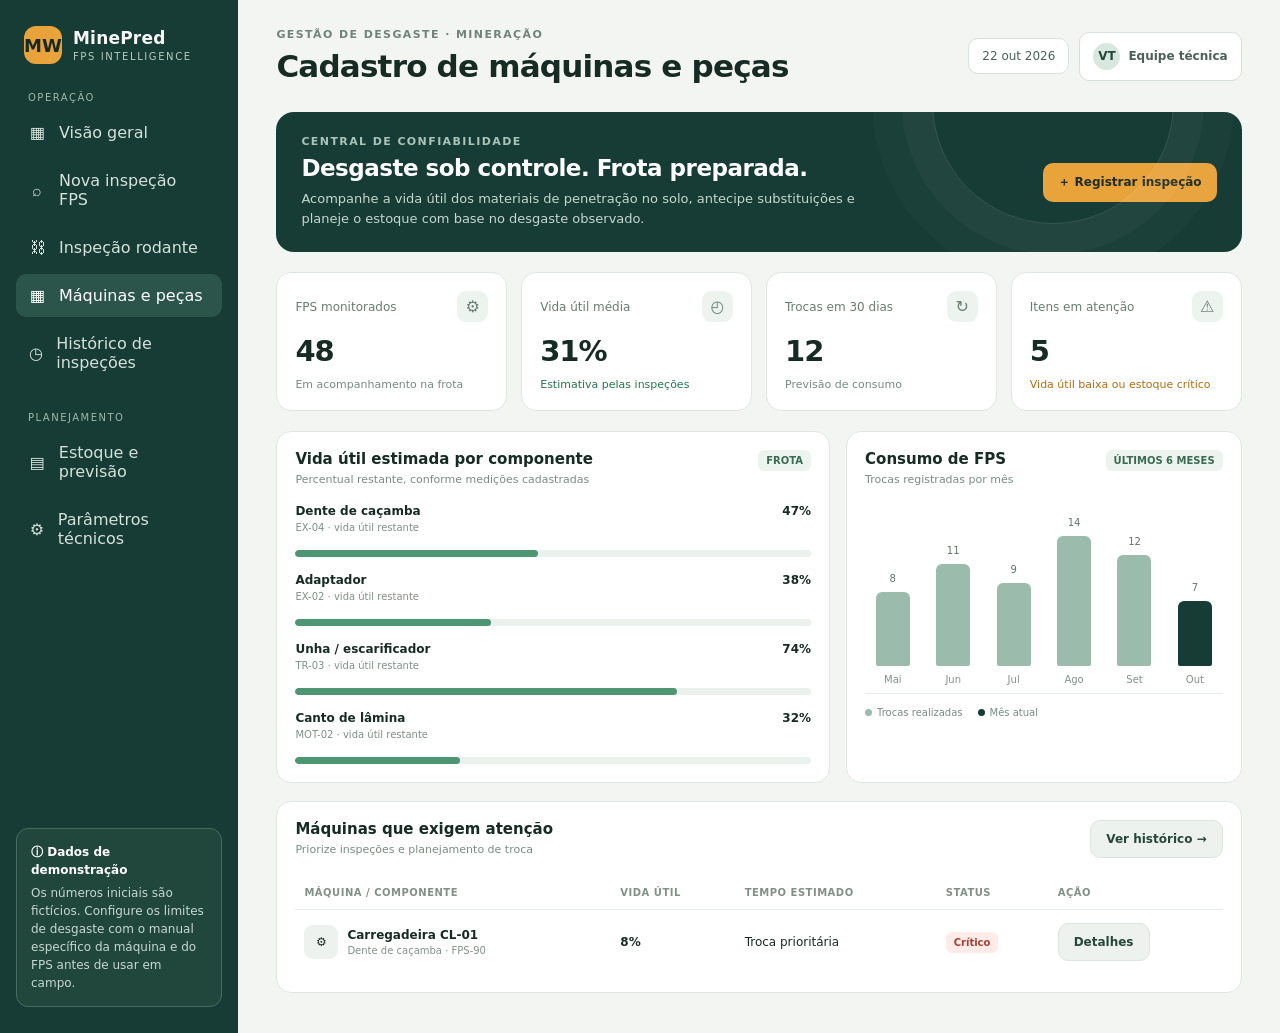
==== commit 5c41aaaf: "Abrir preview diretamente no módulo de máquinas e peças" ====
--- a/index.html
+++ b/index.html
@@ -3,8 +3,8 @@
 <head>
 <meta charset="UTF-8"><meta name="viewport" content="width=device-width, initial-scale=1.0"><title>MinePred | FPS Intelligence · MinePred</title>
 <link rel="stylesheet" href="/assets/css/app.css"></head>
-<body><div class="app"><div class="shell"><aside class="sidebar"><div class="brand"><div class="brand-mark">MW</div><div><strong>MinePred</strong><small>FPS INTELLIGENCE</small></div></div><div><div class="nav-label">OPERAÇÃO</div><nav class="nav"><button class="active" data-page="dashboard"><span class="ico">▦</span>Visão geral</button><button data-page="inspection"><span class="ico">⌕</span>Nova inspeção FPS</button><button data-page="undercarriage"><span class="ico">⛓</span>Inspeção rodante</button><button data-page="catalog"><span class="ico">▦</span>Máquinas e peças</button><button data-page="history"><span class="ico">◷</span>Histórico de inspeções</button></nav></div><div><div class="nav-label">PLANEJAMENTO</div><nav class="nav"><button data-page="stock"><span class="ico">▤</span>Estoque e previsão</button><button data-page="settings"><span class="ico">⚙</span>Parâmetros técnicos</button></nav></div><div class="side-note"><b>ⓘ Dados de demonstração</b>Os números iniciais são fictícios. Configure os limites de desgaste com o manual específico da máquina e do FPS antes de usar em campo.</div></aside>
-<main class="main"><header class="topbar"><div><div class="eyebrow">GESTÃO DE DESGASTE · MINERAÇÃO</div><h1 id="pageTitle">Visão geral da frota</h1></div><div class="top-actions"><button class="button light mobile-menu" onclick="toggleMobileNav()">☰ Menu</button><div class="date-chip" id="today">22 out 2026</div><div class="user-chip"><span class="avatar">VT</span><span>Equipe técnica</span></div></div></header><div id="pagesContainer" aria-live="polite"></div></main></div></div><div class="toast" id="toast"></div>
+<body><div class="app"><div class="shell"><aside class="sidebar"><div class="brand"><div class="brand-mark">MW</div><div><strong>MinePred</strong><small>FPS INTELLIGENCE</small></div></div><div><div class="nav-label">OPERAÇÃO</div><nav class="nav"><button data-page="dashboard"><span class="ico">▦</span>Visão geral</button><button data-page="inspection"><span class="ico">⌕</span>Nova inspeção FPS</button><button data-page="undercarriage"><span class="ico">⛓</span>Inspeção rodante</button><button class="active" data-page="catalog"><span class="ico">▦</span>Máquinas e peças</button><button data-page="history"><span class="ico">◷</span>Histórico de inspeções</button></nav></div><div><div class="nav-label">PLANEJAMENTO</div><nav class="nav"><button data-page="stock"><span class="ico">▤</span>Estoque e previsão</button><button data-page="settings"><span class="ico">⚙</span>Parâmetros técnicos</button></nav></div><div class="side-note"><b>ⓘ Dados de demonstração</b>Os números iniciais são fictícios. Configure os limites de desgaste com o manual específico da máquina e do FPS antes de usar em campo.</div></aside>
+<main class="main"><header class="topbar"><div><div class="eyebrow">GESTÃO DE DESGASTE · MINERAÇÃO</div><h1 id="pageTitle">Cadastro de máquinas e peças</h1></div><div class="top-actions"><button class="button light mobile-menu" onclick="toggleMobileNav()">☰ Menu</button><div class="date-chip" id="today">22 out 2026</div><div class="user-chip"><span class="avatar">VT</span><span>Equipe técnica</span></div></div></header><div id="pagesContainer" aria-live="polite"></div></main></div></div><div class="toast" id="toast"></div>
 <script>
 (async function loadMinePredPages(){
  const container=document.getElementById('pagesContainer');
--- a/assets/css/app.css
+++ b/assets/css/app.css
@@ -2,3 +2,10 @@
 :root{--site-primary:#163c35;--site-secondary:#e8a33b;--site-background:#f2f5f2;--site-on-primary:#ffffff;--site-on-secondary:#1e2a25;--site-on-background:#172b25;--site-font-body:Inter,ui-sans-serif,system-ui,-apple-system,BlinkMacSystemFont,"Segoe UI",sans-serif;--site-font-heading:Inter,ui-sans-serif,system-ui,sans-serif;--site-heading-scale:1;--site-spacing-scale:1;--site-radius-scale:1;--site-decoration-opacity:1;color-scheme:light dark}
 *{box-sizing:border-box}body{margin:0;font-family:var(--site-font-body);background:light-dark(#f2f5f2,#101715);color:light-dark(#172b25,#e7efeb)}.app{min-height:100vh;background-color:var(--site-background);color:var(--site-on-background);border-radius:0}.shell{display:grid;grid-template-columns:238px minmax(0,1fr);min-height:100vh}.sidebar{background:var(--site-primary);color:#f4f7f5;padding:26px 16px;display:flex;flex-direction:column;gap:28px}.brand{display:flex;align-items:center;gap:11px;padding:0 8px}.brand-mark{width:38px;height:38px;background:var(--site-secondary);border-radius:12px;display:grid;place-items:center;color:#182a23;font-weight:900;font-size:18px}.brand strong{font-size:17px;letter-spacing:.2px}.brand small{display:block;color:#b8cbc2;font-size:10px;letter-spacing:1.6px;margin-top:3px}.nav-label{font-size:10px;letter-spacing:1.5px;color:#9fb8ad;padding:0 12px;margin-bottom:8px}.nav{display:grid;gap:5px}.nav button{border:0;background:transparent;color:#d5e2dc;text-align:left;padding:12px;border-radius:10px;font:inherit;cursor:pointer;display:flex;align-items:center;gap:12px}.nav button.active,.nav button:hover{background:#2b554b;color:white}.nav .ico{width:19px;text-align:center;font-size:16px}.side-note{margin-top:auto;border:1px solid #476b60;background:#21473d;padding:14px;border-radius:12px;font-size:12px;color:#c6d8d0;line-height:1.5}.side-note b{display:block;color:#fff;margin-bottom:5px}.main{min-width:0;padding:28px clamp(18px,3vw,42px) 40px}.topbar{display:flex;align-items:center;justify-content:space-between;gap:16px;margin-bottom:28px}.eyebrow{font-size:11px;letter-spacing:1.4px;text-transform:uppercase;color:#71847b;font-weight:800}.topbar h1{font-size:clamp(23px,3vw,31px);margin:7px 0 0;letter-spacing:-.8px}.top-actions{display:flex;gap:10px;align-items:center}.date-chip,.user-chip{border:1px solid #d9e1dc;background:#fff;border-radius:10px;padding:10px 13px;font-size:12px;color:#4b6157}.user-chip{display:flex;gap:8px;align-items:center;font-weight:700}.avatar{width:27px;height:27px;border-radius:50%;background:#d9e8df;display:grid;place-items:center;color:#24483c}.page{display:none}.page.active{display:block}.banner{background:var(--site-primary);color:#fff;border-radius:18px;padding:23px 25px;display:flex;justify-content:space-between;align-items:center;gap:20px;margin-bottom:20px;position:relative;overflow:hidden}.banner:after{content:"";position:absolute;width:240px;height:240px;border:1px solid #ffffff22;border-radius:50%;right:7%;top:-130px;box-shadow:0 0 0 30px #ffffff08,0 0 0 60px #ffffff05;pointer-events:none}.banner h2{margin:7px 0 8px;font-size:23px;letter-spacing:-.5px}.banner p{margin:0;color:#c5d8cf;font-size:13px;max-width:570px;line-height:1.55}.banner .eyebrow{color:#a9c4b8}.button{border:0;border-radius:10px;padding:11px 15px;font:700 12px var(--site-font-body);cursor:pointer;display:inline-flex;align-items:center;gap:8px;white-space:nowrap}.button.primary{background:var(--site-secondary);color:#202d24}.button.dark{background:var(--site-primary);color:#fff}.button.light{background:#edf2ee;color:#28473c;border:1px solid #dce5df}.button:hover{filter:brightness(.96);transform:translateY(-1px)}.stats{display:grid;grid-template-columns:repeat(4,minmax(0,1fr));gap:14px;margin-bottom:20px}.stat,.panel{background:light-dark(#fff,#19221e);border:1px solid light-dark(#e0e7e2,#2b3831);border-radius:15px;padding:18px;min-width:0}.stat-head{display:flex;justify-content:space-between;align-items:center;color:#687d72;font-size:12px;gap:6px}.stat-icon{height:31px;width:31px;border-radius:9px;display:grid;place-items:center;background:#edf4ef;font-size:16px}.stat strong{display:block;font-size:29px;letter-spacing:-1px;margin:12px 0 5px}.stat small{font-size:11px;color:#788a81}.positive{color:#26754e!important}.warning{color:#b16c13!important}.danger{color:#b64035!important}.content-grid{display:grid;grid-template-columns:minmax(0,1.4fr) minmax(280px,1fr);gap:16px;margin-bottom:18px}.panel-title{display:flex;align-items:flex-start;justify-content:space-between;gap:12px;margin-bottom:18px}.panel-title h3{margin:0;font-size:15px}.panel-title p{margin:5px 0 0;color:#7b8b82;font-size:11px}.tag{display:inline-flex;align-items:center;padding:5px 8px;border-radius:6px;font-size:10px;font-weight:800;background:#edf4ef;color:#3b6a53;white-space:nowrap}.tag.orange{background:#fff2dc;color:#996117}.tag.red{background:#ffebe8;color:#a84035}.wear-list{display:grid;gap:16px}.wear-row{display:grid;grid-template-columns:1fr auto;gap:8px}.wear-name{font-size:12px;font-weight:700}.wear-sub{font-size:10px;color:#819087;margin-top:4px}.wear-val{text-align:right;font-size:12px;font-weight:800}.progress{height:7px;border-radius:20px;background:#eaf0eb;overflow:hidden;margin-top:9px;grid-column:1/-1}.progress span{height:100%;display:block;border-radius:20px;background:#4e9672}.progress span.orange{background:#dfa23c}.progress span.red{background:#d66a5e}.chart{height:190px;display:flex;align-items:end;gap:13px;padding:8px 4px 0;border-bottom:1px solid #e6ece7;position:relative}.bar-wrap{height:100%;flex:1;display:flex;flex-direction:column;justify-content:end;align-items:center;gap:8px;min-width:0}.bar{width:min(34px,80%);background:#9bbcad;border-radius:6px 6px 2px 2px;min-height:4px;position:relative}.bar.highlight{background:var(--site-primary)}.bar-label{font-size:10px;color:#839187;padding-bottom:8px}.bar-value{font-size:10px;color:#62756a}.legend{display:flex;gap:15px;color:#7b8b82;font-size:10px;margin-top:13px}.dot{width:7px;height:7px;border-radius:50%;display:inline-block;margin-right:5px;background:#9bbcad}.dot.dark{background:var(--site-primary)}table{width:100%;border-collapse:collapse;text-align:left}th{font-size:10px;letter-spacing:.5px;text-transform:uppercase;color:#829188;padding:11px 9px;border-bottom:1px solid #e5ebe6;font-weight:700}td{font-size:12px;padding:13px 9px;border-bottom:1px solid #edf1ed}tbody tr:last-child td{border-bottom:0}.machine{display:flex;align-items:center;gap:9px}.machine-icon{height:34px;width:34px;border-radius:9px;background:#edf2ee;display:grid;place-items:center}.machine b{display:block;font-size:12px}.machine small{display:block;font-size:10px;color:#839188;margin-top:3px}.form-grid{display:grid;grid-template-columns:repeat(3,minmax(0,1fr));gap:14px}.field{display:grid;gap:7px}.field label{font-size:11px;font-weight:750;color:#61766a}.field input,.field select,.field textarea{width:100%;border:1px solid #d8e2db;background:light-dark(#fff,#111a16);color:light-dark(#20352b,#e4ece7);border-radius:9px;padding:11px 12px;font:13px var(--site-font-body);outline:none}.field input:focus,.field select:focus,.field textarea:focus{border-color:#579177;box-shadow:0 0 0 3px #57917720}.field.full{grid-column:1/-1}.section-label{font-size:11px;font-weight:800;text-transform:uppercase;letter-spacing:1px;color:#849188;margin:22px 0 12px;padding-bottom:9px;border-bottom:1px solid #e5ebe6}.form-actions{display:flex;justify-content:flex-end;gap:10px;margin-top:20px}.result-grid{display:grid;grid-template-columns:repeat(3,minmax(0,1fr));gap:12px;margin-top:16px}.result{padding:15px;border-radius:12px;background:#edf4ef}.result small{font-size:10px;color:#6f8478;display:block}.result strong{display:block;font-size:23px;margin:6px 0;color:#214d3b}.result p{font-size:10px;color:#74867c;margin:0}.notice{background:#fff5df;border:1px solid #f2dfb7;color:#78531d;border-radius:10px;padding:12px 14px;font-size:11px;line-height:1.5;margin-top:15px}.inventory-grid{display:grid;grid-template-columns:1fr 1fr;gap:15px}.stock-number{font-size:34px;font-weight:800;letter-spacing:-1px;margin:7px 0}.stock-sub{font-size:11px;color:#7c8b82}.stock-track{height:9px;background:#eaf0eb;border-radius:20px;overflow:hidden;margin:14px 0 8px}.stock-track span{height:100%;display:block;background:#4f9774}.stock-track span.low{background:#d9a03e}.stock-line{display:flex;justify-content:space-between;font-size:11px;color:#6d7f74}.empty{padding:28px;text-align:center;color:#7c8b82;font-size:12px}.toast{position:fixed;right:20px;bottom:20px;background:#183f34;color:white;padding:13px 17px;border-radius:10px;box-shadow:0 8px 30px #0002;display:none;z-index:5;font-size:12px}.mobile-menu{display:none}
 @media(max-width:1050px){.stats{grid-template-columns:repeat(2,minmax(0,1fr))}.content-grid{grid-template-columns:1fr}.form-grid{grid-template-columns:repeat(2,minmax(0,1fr))}.shell{grid-template-columns:205px minmax(0,1fr)}}@media(max-width:700px){.shell{grid-template-columns:1fr}.sidebar{display:none}.main{padding:19px 14px 30px}.topbar{align-items:flex-start}.top-actions .date-chip{display:none}.user-chip{padding:6px}.user-chip span:last-child{display:none}.mobile-menu{display:inline-flex}.banner{align-items:flex-start;flex-direction:column;padding:20px}.banner h2{font-size:20px}.stats{gap:9px}.stat{padding:14px}.stat strong{font-size:25px}.stat-head{font-size:10px}.stat-icon{width:27px;height:27px}.content-grid{gap:12px}.panel{padding:15px;overflow-x:auto}.form-grid{grid-template-columns:1fr}.field.full{grid-column:auto}.result-grid{grid-template-columns:1fr}.inventory-grid{grid-template-columns:1fr}.topbar h1{font-size:23px}table{min-width:510px}.form-actions{flex-wrap:wrap}.panel-title{min-width:0}}
+
+/* Cadastro e inspeção de material rodante */
+.module-hero{display:flex;align-items:flex-start;justify-content:space-between;gap:18px;padding:23px 25px;margin-bottom:17px;background:linear-gradient(115deg,#173e35,#24594a);color:#fff;border-radius:16px}
+.module-hero h2{margin:5px 0 7px;font-size:25px;letter-spacing:-.5px}.module-hero p{margin:0;color:#d3e2da;font-size:13px;line-height:1.5;max-width:650px}.module-hero .eyebrow{color:#c4d9cf;font-size:10px;letter-spacing:1.5px;font-weight:800}
+.catalog-tabs{display:flex;gap:7px;overflow:auto;margin:0 0 16px;padding:4px 0}.catalog-tab{border:1px solid #dbe4dd;background:#fff;color:#52675b;border-radius:9px;padding:10px 14px;font:inherit;font-size:12px;font-weight:700;white-space:nowrap;cursor:pointer}.catalog-tab.active{background:#173e35;color:#fff;border-color:#173e35}.mini-count{display:inline-flex;align-items:center;justify-content:center;min-width:18px;height:18px;margin-left:5px;border-radius:99px;background:#e7eee8;color:#173e35;font-size:10px}.catalog-tab.active .mini-count{background:#ffffff30;color:#fff}.catalog-pane{display:none}.catalog-pane.active{display:block}.catalog-grid{grid-template-columns:minmax(280px,.9fr) minmax(0,1.25fr);align-items:start}.compact-form{display:grid;gap:13px}.compact-form .field{margin:0}.compact-form input,.compact-form select{width:100%;min-width:0}.compact-form select[multiple]{height:auto;min-height:78px}.compact-form small,.help-text{display:block;color:#718178;font-size:11px;line-height:1.45;margin-top:5px}.catalog-grid .panel{min-width:0}.table-wrap{width:100%;overflow:auto}.table-wrap table{width:100%;border-collapse:collapse}.table-wrap td small{display:block;color:#7c8b82;font-size:10px;margin-top:3px}.wear-summary{display:grid;grid-template-columns:repeat(3,minmax(0,1fr));gap:8px;padding:13px;background:#f3f7f3;border-radius:11px}.wear-summary>div,.stock-quick-grid>div{min-width:0}.wear-summary small,.stock-quick-grid small{display:block;color:#718178;font-size:10px;line-height:1.35}.wear-summary strong{display:block;font-size:18px;margin-top:6px;color:#193f35}.panel-subhead{margin:22px 0 12px}.panel-subhead h3{margin:0 0 5px;font-size:14px}.panel-subhead p{margin:0;color:#718178;font-size:12px;line-height:1.5}.stock-quick-grid{display:grid;grid-template-columns:repeat(3,minmax(0,1fr));gap:10px;padding:14px;background:#f3f7f3;border-radius:11px}.stock-quick-grid strong{display:block;margin-top:6px;font-size:18px;color:#193f35}.notice[hidden],button[hidden]{display:none!important}
+@media(max-width:1050px){.catalog-grid{grid-template-columns:1fr}.module-hero{padding:20px}}
+@media(max-width:700px){.module-hero{flex-direction:column;padding:18px}.module-hero h2{font-size:21px}.catalog-tabs{margin-bottom:12px}.catalog-tab{padding:9px 11px}.wear-summary{grid-template-columns:1fr}.stock-quick-grid{grid-template-columns:1fr}.catalog-grid .panel{padding:14px}}
